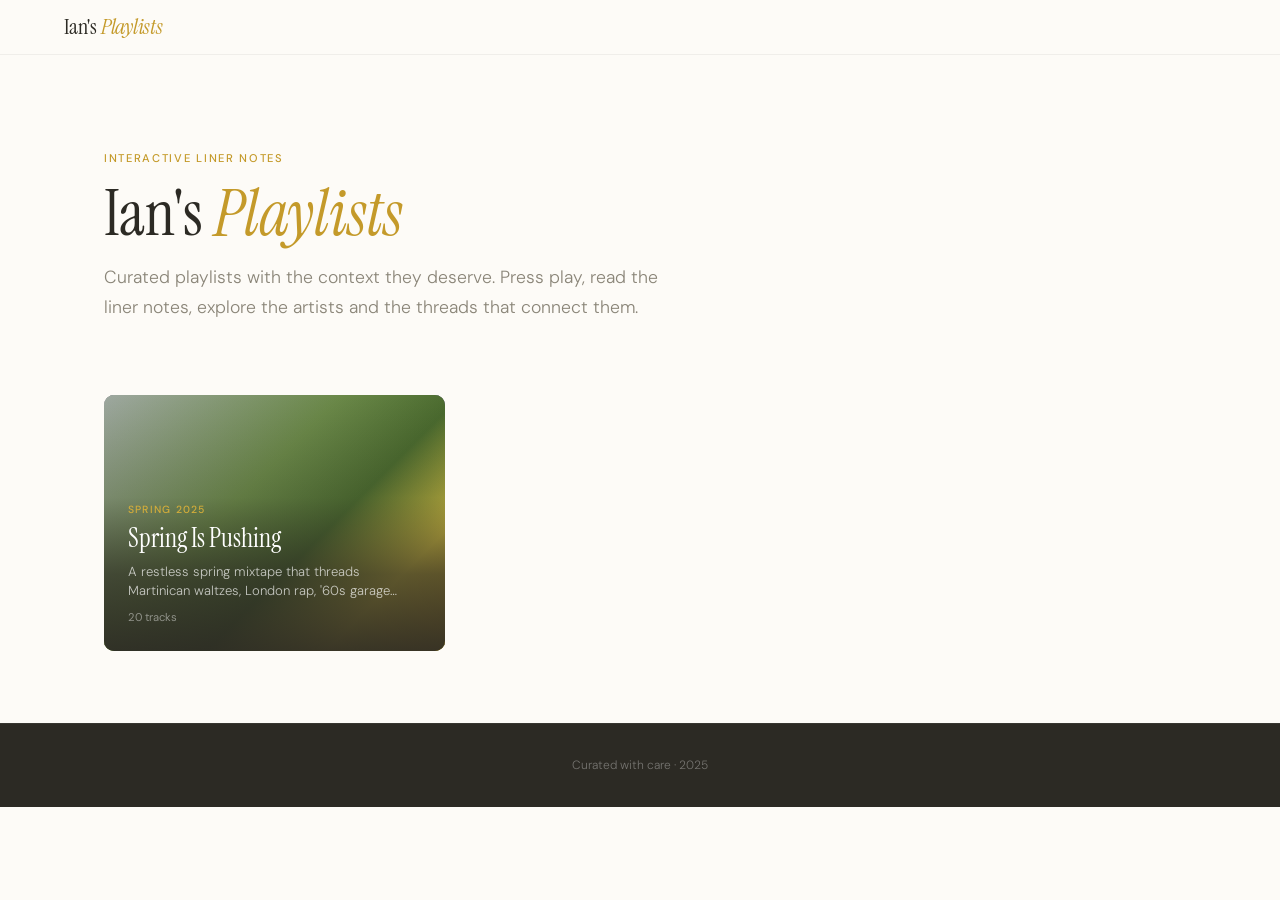
==== index.html @ d11f775e "Initial deploy: Ian's Playlists - Spring Is Pushing" ====
<!DOCTYPE html>
<html lang="en">
<head>
<meta charset="UTF-8">
<meta name="viewport" content="width=device-width, initial-scale=1.0">
<title>Ian's Playlists</title>
<link rel="preconnect" href="https://fonts.googleapis.com">
<link rel="preconnect" href="https://fonts.gstatic.com" crossorigin>
<link href="https://fonts.googleapis.com/css2?family=Instrument+Serif:ital@0;1&family=DM+Sans:ital,opsz,wght@0,9..40,300;0,9..40,400;0,9..40,500;1,9..40,300;1,9..40,400&display=swap" rel="stylesheet">
<style>
/* ═══════════════════════════════════════════════
   GLOBAL TOKENS
   ═══════════════════════════════════════════════ */
:root {
  --accent: #C49A2A;
  --accent-light: #D4AD3A;
  --accent-pale: #FBF7ED;
  --secondary: #7A8B5A;
  --secondary-light: #A0B47A;
  --secondary-dark: #4A5A30;
  --muted: #8A9AA8;
  --green: #5D7A3A;
  --green-light: #8CA862;
  --sand: #F2EDE4;
  --warm-white: #FDFBF7;
  --warm-gray: #8A8578;
  --dark: #2C2A24;
  --dark-warm: #3D3A30;
  --spotify: #1DB954;
  --spotify-hover: #1ED760;
  --radius: 10px;
  --ease: cubic-bezier(.4,0,.2,1);
}

* { margin: 0; padding: 0; box-sizing: border-box; }
html { scroll-behavior: smooth; }

body {
  font-family: 'DM Sans', -apple-system, BlinkMacSystemFont, sans-serif;
  color: var(--dark);
  background: var(--warm-white);
  line-height: 1.6;
  -webkit-font-smoothing: antialiased;
}

/* ═══════════════════════════════════════════════
   VIEW SWITCHING
   ═══════════════════════════════════════════════ */
.view { display: none; }
.view.active { display: block; }

/* Page transition */
.view.entering {
  animation: fadeSlideIn 0.35s var(--ease) forwards;
}
@keyframes fadeSlideIn {
  from { opacity: 0; transform: translateY(12px); }
  to   { opacity: 1; transform: translateY(0); }
}

/* ═══════════════════════════════════════════════
   SITE HEADER (shared)
   ═══════════════════════════════════════════════ */
.site-header {
  position: fixed;
  top: 0;
  left: 0;
  right: 0;
  z-index: 200;
  background: rgba(253, 251, 247, 0.92);
  backdrop-filter: blur(16px);
  border-bottom: 1px solid rgba(0,0,0,0.05);
  padding: 0 clamp(1.5rem, 5vw, 4rem);
  transition: transform 0.3s var(--ease);
}

.site-header.hidden { transform: translateY(-100%); }

.site-header-inner {
  max-width: 1200px;
  margin: 0 auto;
  height: 54px;
  display: flex;
  align-items: center;
  justify-content: space-between;
}

.site-logo {
  font-family: 'Instrument Serif', Georgia, serif;
  font-size: 1.35rem;
  font-weight: 400;
  color: var(--dark);
  text-decoration: none;
  cursor: pointer;
  letter-spacing: -0.01em;
}

.site-logo em {
  font-style: italic;
  color: var(--accent);
}

/* ═══════════════════════════════════════════════
   HOME VIEW
   ═══════════════════════════════════════════════ */
.home-hero {
  padding: calc(54px + clamp(4rem, 10vh, 7rem)) clamp(1.5rem, 5vw, 4rem) clamp(2rem, 5vh, 3rem);
  max-width: 1200px;
  margin: 0 auto;
}

.home-tag {
  display: inline-block;
  font-size: 0.7rem;
  font-weight: 500;
  letter-spacing: 0.15em;
  text-transform: uppercase;
  color: var(--accent);
  margin-bottom: 0.75rem;
}

.home-title {
  font-family: 'Instrument Serif', Georgia, serif;
  font-size: clamp(2.4rem, 6vw, 4rem);
  font-weight: 400;
  line-height: 1.05;
  color: var(--dark);
  margin-bottom: 1rem;
}

.home-title em {
  font-style: italic;
  color: var(--accent);
}

.home-subtitle {
  font-size: clamp(0.95rem, 2vw, 1.1rem);
  color: var(--warm-gray);
  max-width: 580px;
  line-height: 1.7;
  font-weight: 300;
}

/* ── Playlist Grid ── */
.playlists-section {
  padding: clamp(1rem, 3vh, 2rem) clamp(1.5rem, 5vw, 4rem) clamp(4rem, 8vh, 6rem);
  max-width: 1200px;
  margin: 0 auto;
}

.playlists-grid {
  display: grid;
  grid-template-columns: repeat(auto-fill, minmax(340px, 1fr));
  gap: 1.5rem;
}

.playlist-tile {
  position: relative;
  border-radius: var(--radius);
  overflow: hidden;
  cursor: pointer;
  aspect-ratio: 4/3;
  background: var(--dark);
  transition: transform 0.3s var(--ease), box-shadow 0.3s var(--ease);
}

.playlist-tile:hover {
  transform: translateY(-4px);
  box-shadow: 0 12px 40px rgba(0,0,0,0.15);
}

.playlist-tile-image {
  position: absolute;
  inset: 0;
}

.playlist-tile-image img {
  width: 100%;
  height: 100%;
  object-fit: cover;
  transition: transform 0.5s var(--ease);
}

.playlist-tile:hover .playlist-tile-image img {
  transform: scale(1.04);
}

.playlist-tile-image::after {
  content: '';
  position: absolute;
  inset: 0;
  background: linear-gradient(
    to bottom,
    rgba(44, 42, 36, 0) 0%,
    rgba(44, 42, 36, 0.15) 40%,
    rgba(44, 42, 36, 0.7) 70%,
    rgba(44, 42, 36, 0.92) 100%
  );
}

/* Fallback gradient for tile if img missing */
.playlist-tile-fallback {
  position: absolute;
  inset: 0;
  background: linear-gradient(
    135deg,
    #9EA8A0 0%, #6A8848 40%, #4A6A2E 60%, #D4C040 80%, #C49A2A 100%
  );
}

.playlist-tile-content {
  position: absolute;
  bottom: 0;
  left: 0;
  right: 0;
  padding: 1.5rem;
  z-index: 1;
}

.playlist-tile-month {
  font-size: 0.65rem;
  font-weight: 500;
  letter-spacing: 0.12em;
  text-transform: uppercase;
  color: var(--accent-light);
  margin-bottom: 0.35rem;
}

.playlist-tile-title {
  font-family: 'Instrument Serif', Georgia, serif;
  font-size: 1.6rem;
  font-weight: 400;
  color: #fff;
  line-height: 1.15;
  margin-bottom: 0.5rem;
}

.playlist-tile-desc {
  font-size: 0.82rem;
  color: rgba(255,255,255,0.7);
  font-weight: 300;
  line-height: 1.5;
  display: -webkit-box;
  -webkit-line-clamp: 2;
  -webkit-box-orient: vertical;
  overflow: hidden;
}

.playlist-tile-tracks {
  font-size: 0.7rem;
  color: rgba(255,255,255,0.45);
  font-weight: 400;
  margin-top: 0.5rem;
}

/* ═══════════════════════════════════════════════
   DETAIL VIEW
   ═══════════════════════════════════════════════ */

/* Back link */
.detail-back {
  position: absolute;
  top: calc(54px + 1.25rem);
  left: clamp(1.5rem, 5vw, 4rem);
  z-index: 10;
  display: inline-flex;
  align-items: center;
  gap: 0.35rem;
  font-size: 0.78rem;
  font-weight: 500;
  color: rgba(255,255,255,0.8);
  text-decoration: none;
  cursor: pointer;
  padding: 0.4rem 0.8rem;
  border-radius: 50px;
  background: rgba(0,0,0,0.2);
  backdrop-filter: blur(8px);
  border: 1px solid rgba(255,255,255,0.1);
  transition: all 0.2s ease;
}

.detail-back:hover {
  background: rgba(0,0,0,0.35);
  color: #fff;
}

.detail-back svg {
  width: 14px;
  height: 14px;
  stroke: currentColor;
  fill: none;
  stroke-width: 2;
}

/* Hero */
.hero {
  position: relative;
  min-height: 100vh;
  display: flex;
  flex-direction: column;
  justify-content: flex-end;
  overflow: hidden;
}

.hero-image {
  position: absolute;
  inset: 0;
  z-index: 0;
}

.hero-image img {
  width: 100%;
  height: 100%;
  object-fit: cover;
  object-position: center 40%;
}

/* Pastoral spring field — painterly fallback */
.hero-image-fallback {
  position: absolute;
  inset: 0;
  overflow: hidden;
  background: linear-gradient(
    180deg,
    #9EA8A0 0%, #B0B8B0 10%, #C0C4BE 20%,
    #8A9A6A 35%, #6A8848 45%, #5A7A3A 55%,
    #4A6A2E 65%, #5D7A3A 75%, #4A6830 90%, #3A5820 100%
  );
}

.hero-image-fallback::before {
  content: '';
  position: absolute;
  inset: 0;
  background:
    radial-gradient(circle 70px at 65% 72%, #D4C040 0%, #C4A830 40%, transparent 70%),
    radial-gradient(circle 50px at 78% 80%, #E0D050 0%, #C4A830 40%, transparent 65%),
    radial-gradient(circle 40px at 85% 68%, #D8C840 0%, #B8A020 45%, transparent 70%),
    radial-gradient(circle 55px at 72% 85%, #D4C040 0%, #B0A028 40%, transparent 65%),
    radial-gradient(circle 30px at 58% 78%, #E0D050 0%, #C4A830 45%, transparent 70%),
    radial-gradient(ellipse 200px 80px at 30% 75%, #5D8A3A 0%, #4A7828 50%, transparent 80%),
    radial-gradient(ellipse 180px 60px at 60% 80%, #6A9448 0%, #5A8438 50%, transparent 80%),
    radial-gradient(ellipse 150px 50px at 80% 78%, #5A8040 0%, #4A7030 50%, transparent 80%),
    radial-gradient(ellipse 120% 40% at 40% 8%, #B8BEB8 0%, transparent 70%),
    radial-gradient(ellipse 80% 25% at 70% 5%, #A8B0A8 0%, transparent 60%);
}

.hero-image-fallback::after {
  content: '';
  position: absolute;
  inset: 0;
  background:
    radial-gradient(ellipse 180% 22% at 50% 32%, #7A8A6A 0%, #8A9878 30%, transparent 70%),
    radial-gradient(ellipse 15% 30% at 75% 28%, rgba(90, 80, 60, 0.3) 0%, transparent 70%),
    radial-gradient(ellipse 12% 25% at 25% 32%, rgba(80, 70, 55, 0.25) 0%, transparent 65%),
    radial-gradient(ellipse 5% 20% at 88% 55%, rgba(120, 60, 30, 0.2) 0%, transparent 70%);
}

.hero-image::after {
  content: '';
  position: absolute;
  inset: 0;
  background: linear-gradient(
    to bottom,
    rgba(42, 36, 32, 0) 0%,
    rgba(42, 36, 32, 0.05) 30%,
    rgba(42, 36, 32, 0.35) 55%,
    rgba(42, 36, 32, 0.75) 75%,
    rgba(42, 36, 32, 0.92) 100%
  );
}

.hero-content {
  position: relative;
  z-index: 1;
  padding: 0 clamp(1.5rem, 5vw, 4rem) clamp(2rem, 5vh, 4rem);
  max-width: 900px;
}

.hero-tag {
  display: inline-block;
  font-size: 0.7rem;
  font-weight: 500;
  letter-spacing: 0.15em;
  text-transform: uppercase;
  color: var(--accent-light);
  margin-bottom: 0.75rem;
}

.hero-title {
  font-family: 'Instrument Serif', Georgia, serif;
  font-size: clamp(2.8rem, 8vw, 5.5rem);
  line-height: 1.0;
  color: #fff;
  font-weight: 400;
  margin-bottom: 1rem;
}

.hero-title em {
  font-style: italic;
  color: var(--accent-light);
}

.hero-subtitle {
  font-size: clamp(0.95rem, 2vw, 1.15rem);
  color: rgba(255,255,255,0.8);
  max-width: 620px;
  line-height: 1.65;
  margin-bottom: 1.5rem;
  font-weight: 300;
}

.hero-actions {
  display: flex;
  gap: 0.75rem;
  flex-wrap: wrap;
  align-items: center;
}

.btn-play {
  display: inline-flex;
  align-items: center;
  gap: 0.5rem;
  background: var(--spotify);
  color: #fff;
  text-decoration: none;
  padding: 0.75rem 1.5rem;
  border-radius: 50px;
  font-size: 0.85rem;
  font-weight: 500;
  letter-spacing: 0.02em;
  transition: all 0.2s ease;
}

.btn-play:hover {
  background: var(--spotify-hover);
  transform: translateY(-1px);
  box-shadow: 0 4px 20px rgba(29,185,84,0.35);
}

.btn-play svg { width: 18px; height: 18px; fill: currentColor; }

.btn-share {
  display: inline-flex;
  align-items: center;
  gap: 0.4rem;
  background: rgba(255,255,255,0.12);
  backdrop-filter: blur(10px);
  color: rgba(255,255,255,0.9);
  text-decoration: none;
  padding: 0.75rem 1.25rem;
  border-radius: 50px;
  font-size: 0.85rem;
  font-weight: 400;
  border: 1px solid rgba(255,255,255,0.15);
  cursor: pointer;
  transition: all 0.2s ease;
}

.btn-share:hover { background: rgba(255,255,255,0.2); }
.btn-share svg { width: 15px; height: 15px; stroke: currentColor; fill: none; stroke-width: 2; }

/* Sticky nav (detail) */
.sticky-nav {
  position: sticky;
  top: 0;
  z-index: 100;
  background: rgba(253, 251, 247, 0.92);
  backdrop-filter: blur(16px);
  border-bottom: 1px solid rgba(0,0,0,0.06);
  padding: 0 clamp(1.5rem, 5vw, 4rem);
}

.sticky-nav-inner {
  display: flex;
  align-items: center;
  gap: 2rem;
  max-width: 1100px;
  margin: 0 auto;
  height: 52px;
  overflow-x: auto;
  scrollbar-width: none;
}

.sticky-nav-inner::-webkit-scrollbar { display: none; }

.sticky-nav a {
  font-size: 0.78rem;
  font-weight: 500;
  letter-spacing: 0.06em;
  text-transform: uppercase;
  color: var(--warm-gray);
  text-decoration: none;
  white-space: nowrap;
  transition: color 0.15s;
  padding: 0.2rem 0;
  border-bottom: 1.5px solid transparent;
}

.sticky-nav a:hover,
.sticky-nav a.active {
  color: var(--dark);
  border-bottom-color: var(--accent);
}

.sticky-nav .nav-play {
  margin-left: auto;
  display: inline-flex;
  align-items: center;
  gap: 0.35rem;
  background: var(--spotify);
  color: #fff;
  padding: 0.4rem 1rem;
  border-radius: 50px;
  font-size: 0.75rem;
  font-weight: 500;
  letter-spacing: 0.04em;
  text-transform: none;
  border-bottom: none;
  transition: background 0.15s;
}

.sticky-nav .nav-play:hover {
  background: var(--spotify-hover);
  color: #fff;
  border-bottom-color: transparent;
}

.sticky-nav .nav-play svg { width: 13px; height: 13px; fill: currentColor; }

/* ─── SECTIONS ─── */
.section {
  padding: clamp(3rem, 8vh, 5rem) clamp(1.5rem, 5vw, 4rem);
}

.section-inner {
  max-width: 1100px;
  margin: 0 auto;
}

.section-label {
  font-size: 0.7rem;
  font-weight: 500;
  letter-spacing: 0.15em;
  text-transform: uppercase;
  color: var(--accent);
  margin-bottom: 0.75rem;
}

.section-heading {
  font-family: 'Instrument Serif', Georgia, serif;
  font-size: clamp(1.8rem, 4vw, 2.6rem);
  font-weight: 400;
  line-height: 1.15;
  margin-bottom: 1.5rem;
  color: var(--dark);
}

/* Liner Notes */
.bg-sand { background: var(--sand); }

.liner-text {
  font-size: clamp(1rem, 2vw, 1.15rem);
  line-height: 1.8;
  color: var(--dark-warm);
  max-width: 680px;
  font-weight: 300;
}
.liner-text strong { font-weight: 500; color: var(--dark); }

/* Tracklist */
.tracklist { list-style: none; }

.track-item {
  display: grid;
  grid-template-columns: 2.5rem 1fr auto;
  align-items: center;
  gap: 0.75rem;
  padding: 0.85rem 0;
  border-bottom: 1px solid rgba(0,0,0,0.05);
  transition: background 0.15s;
}

.track-item:hover {
  background: var(--accent-pale);
  margin: 0 -1rem;
  padding-left: 1rem;
  padding-right: 1rem;
  border-radius: 6px;
}

.track-num {
  font-size: 0.8rem;
  color: var(--warm-gray);
  text-align: right;
  font-variant-numeric: tabular-nums;
}

.track-info { min-width: 0; }

.track-title {
  font-weight: 500;
  font-size: 0.95rem;
  color: var(--dark);
  white-space: nowrap;
  overflow: hidden;
  text-overflow: ellipsis;
}

.track-artist {
  font-size: 0.82rem;
  color: var(--warm-gray);
  white-space: nowrap;
  overflow: hidden;
  text-overflow: ellipsis;
}

.track-artist span { color: var(--secondary); font-weight: 400; }

.track-link {
  display: inline-flex;
  align-items: center;
  justify-content: center;
  width: 32px;
  height: 32px;
  border-radius: 50%;
  background: transparent;
  transition: all 0.15s;
  text-decoration: none;
  flex-shrink: 0;
}

.track-link:hover { background: var(--spotify); }
.track-link svg { width: 16px; height: 16px; fill: var(--spotify); transition: fill 0.15s; }
.track-link:hover svg { fill: #fff; }

/* Artists Grid */
.artists-grid {
  display: grid;
  grid-template-columns: repeat(auto-fill, minmax(320px, 1fr));
  gap: 1.25rem;
}

.artist-card {
  background: #fff;
  border: 1px solid rgba(0,0,0,0.06);
  border-radius: var(--radius);
  padding: 1.35rem;
  transition: all 0.2s ease;
}

.artist-card:hover {
  border-color: var(--accent-light);
  box-shadow: 0 2px 16px rgba(196, 154, 42, 0.1);
}

.artist-card-header {
  display: flex;
  justify-content: space-between;
  align-items: flex-start;
  margin-bottom: 0.6rem;
}

.artist-name {
  font-family: 'Instrument Serif', Georgia, serif;
  font-size: 1.25rem;
  font-weight: 400;
  color: var(--dark);
}

.artist-genre {
  font-size: 0.68rem;
  font-weight: 500;
  letter-spacing: 0.06em;
  text-transform: uppercase;
  color: var(--secondary);
  background: rgba(122, 139, 90, 0.1);
  padding: 0.2rem 0.55rem;
  border-radius: 3px;
  white-space: nowrap;
  max-width: 180px;
  overflow: hidden;
  text-overflow: ellipsis;
}

.artist-desc {
  font-size: 0.85rem;
  line-height: 1.6;
  color: var(--warm-gray);
  margin-bottom: 0.85rem;
  font-weight: 300;
  display: -webkit-box;
  -webkit-line-clamp: 3;
  -webkit-box-orient: vertical;
  overflow: hidden;
}

.artist-card.expanded .artist-desc { -webkit-line-clamp: unset; }

.artist-expand {
  background: none;
  border: none;
  color: var(--accent);
  font-size: 0.78rem;
  font-weight: 500;
  cursor: pointer;
  padding: 0;
  margin-bottom: 0.5rem;
}
.artist-expand:hover { color: var(--secondary-dark); }

.artist-meta {
  display: flex;
  flex-wrap: wrap;
  gap: 0.35rem;
  margin-bottom: 0.65rem;
}

.artist-meta-label {
  font-size: 0.68rem;
  font-weight: 500;
  letter-spacing: 0.05em;
  text-transform: uppercase;
  color: var(--dark);
  width: 100%;
  margin-top: 0.3rem;
}
.artist-meta-label:first-child { margin-top: 0; }

.artist-tag {
  font-size: 0.72rem;
  color: var(--dark-warm);
  background: var(--sand);
  padding: 0.15rem 0.45rem;
  border-radius: 3px;
  font-weight: 400;
}

.artist-links {
  display: flex;
  gap: 0.5rem;
  margin-top: 0.85rem;
  padding-top: 0.65rem;
  border-top: 1px solid rgba(0,0,0,0.05);
}

.artist-links a {
  font-size: 0.75rem;
  color: var(--accent);
  text-decoration: none;
  font-weight: 500;
  transition: color 0.15s;
}
.artist-links a:hover { color: var(--secondary-dark); }

/* Connections */
.bg-dark { background: var(--dark); color: #fff; }
.bg-dark .section-label { color: var(--accent-light); }
.bg-dark .section-heading { color: #fff; }

.connections-note {
  font-size: 0.9rem;
  color: rgba(255,255,255,0.6);
  max-width: 600px;
  line-height: 1.65;
  margin-bottom: 2rem;
  font-weight: 300;
}

.connection-threads { display: grid; gap: 1.25rem; }

.thread {
  background: rgba(255,255,255,0.04);
  border: 1px solid rgba(255,255,255,0.08);
  border-radius: 8px;
  padding: 1.25rem;
}

.thread-label {
  font-size: 0.68rem;
  font-weight: 500;
  letter-spacing: 0.1em;
  text-transform: uppercase;
  color: var(--accent-light);
  margin-bottom: 0.5rem;
}

.thread-text {
  font-size: 0.9rem;
  line-height: 1.65;
  color: rgba(255,255,255,0.75);
  font-weight: 300;
}

.thread-artists {
  display: flex;
  flex-wrap: wrap;
  gap: 0.35rem;
  margin-top: 0.6rem;
}

.thread-artists span {
  font-size: 0.72rem;
  background: rgba(255,255,255,0.08);
  color: rgba(255,255,255,0.7);
  padding: 0.18rem 0.5rem;
  border-radius: 3px;
}

/* Footer */
.footer {
  background: var(--dark);
  border-top: 1px solid rgba(255,255,255,0.06);
  padding: 2rem clamp(1.5rem, 5vw, 4rem);
  text-align: center;
}

.footer-inner {
  max-width: 1100px;
  margin: 0 auto;
  display: flex;
  flex-direction: column;
  align-items: center;
  gap: 1rem;
}

.footer-play {
  display: inline-flex;
  align-items: center;
  gap: 0.5rem;
  background: var(--spotify);
  color: #fff;
  text-decoration: none;
  padding: 0.85rem 2rem;
  border-radius: 50px;
  font-size: 0.9rem;
  font-weight: 500;
  transition: all 0.2s ease;
}
.footer-play:hover { background: var(--spotify-hover); transform: translateY(-1px); }
.footer-play svg { width: 18px; height: 18px; fill: currentColor; }

.footer-note {
  font-size: 0.75rem;
  color: rgba(255,255,255,0.35);
  font-weight: 300;
}

/* Responsive */
@media (max-width: 640px) {
  .artists-grid { grid-template-columns: 1fr; }
  .track-item { grid-template-columns: 2rem 1fr auto; gap: 0.5rem; }
  .sticky-nav-inner { gap: 1.25rem; }
  .artist-genre { display: none; }
  .playlists-grid { grid-template-columns: 1fr; }
  .playlist-tile { aspect-ratio: 16/10; }
}

/* Animations */
.fade-up {
  opacity: 0;
  transform: translateY(16px);
  transition: opacity 0.5s ease, transform 0.5s ease;
}
.fade-up.visible { opacity: 1; transform: translateY(0); }
</style>
</head>
<body>

<!-- ════════════════════════════════════════════
     SITE HEADER
     ════════════════════════════════════════════ -->
<header class="site-header" id="site-header">
  <div class="site-header-inner">
    <a class="site-logo" onclick="navigateTo('home')">Ian's <em>Playlists</em></a>
  </div>
</header>

<!-- ════════════════════════════════════════════
     HOME VIEW
     ════════════════════════════════════════════ -->
<div class="view active" id="view-home">

  <div class="home-hero">
    <span class="home-tag">Interactive Liner Notes</span>
    <h1 class="home-title">Ian's <em>Playlists</em></h1>
    <p class="home-subtitle">Curated playlists with the context they deserve. Press play, read the liner notes, explore the artists and the threads that connect them.</p>
  </div>

  <div class="playlists-section">
    <div class="playlists-grid">

      <!-- ── Spring Is Pushing Tile ── -->
      <div class="playlist-tile" onclick="navigateTo('spring-is-pushing')">
        <div class="playlist-tile-image">
          <div class="playlist-tile-fallback"></div>
          <img src="[data-uri]" alt="Spring Is Pushing cover" onerror="this.style.display='none'">
        </div>
        <div class="playlist-tile-content">
          <div class="playlist-tile-month">Spring 2025</div>
          <div class="playlist-tile-title">Spring Is Pushing</div>
          <div class="playlist-tile-desc">A restless spring mixtape that threads Martinican waltzes, London rap, '60s garage rock, Houston trap, folk-country storytelling, and indie heartbreak into one unpredictable, emotionally generous arc.</div>
          <div class="playlist-tile-tracks">20 tracks</div>
        </div>
      </div>

      <!-- Future playlists go here as additional .playlist-tile divs -->

    </div>
  </div>

  <footer class="footer">
    <div class="footer-inner">
      <p class="footer-note">Curated with care &middot; 2025</p>
    </div>
  </footer>

</div>

<!-- ════════════════════════════════════════════
     DETAIL VIEW: SPRING IS PUSHING
     ════════════════════════════════════════════ -->
<div class="view" id="view-spring-is-pushing">

  <!-- Hero -->
  <section class="hero" id="sip-top">
    <a class="detail-back" onclick="navigateTo('home')">
      <svg viewBox="0 0 24 24"><polyline points="15 18 9 12 15 6"/></svg>
      All Playlists
    </a>
    <div class="hero-image">
      <div class="hero-image-fallback"></div>
      <img src="[data-uri]" alt="A musician playing resonator guitar in a green spring field with yellow wildflowers and rolling hills" onerror="this.style.display='none'">
    </div>
    <div class="hero-content">
      <span class="hero-tag">Playlist &middot; 20 Tracks &middot; Spring 2025</span>
      <h1 class="hero-title">Spring Is <em>Pushing</em></h1>
      <p class="hero-subtitle">A restless spring mixtape that threads Martinican waltzes, London rap, '60s garage rock, Houston trap, folk-country storytelling, and indie heartbreak into one unpredictable, emotionally generous arc.</p>
      <div class="hero-actions">
        <a class="btn-play" href="https://open.spotify.com/playlist/5CGwVXhF0WrxTfCpFSjQsU?si=450efc67770b475d" target="_blank" rel="noopener">
          <svg viewBox="0 0 24 24"><path d="M8 5v14l11-7z"/></svg>
          Play on Spotify
        </a>
        <button class="btn-share" onclick="sharePlaylist('https://open.spotify.com/playlist/5CGwVXhF0WrxTfCpFSjQsU?si=450efc67770b475d', 'Spring Is Pushing')">
          <svg viewBox="0 0 24 24"><path d="M4 12v8a2 2 0 0 0 2 2h12a2 2 0 0 0 2-2v-8"/><polyline points="16 6 12 2 8 6"/><line x1="12" y1="2" x2="12" y2="15"/></svg>
          Share
        </button>
      </div>
    </div>
  </section>

  <!-- Sticky Nav -->
  <nav class="sticky-nav">
    <div class="sticky-nav-inner">
      <a href="#sip-liner-notes" onclick="smoothScroll(event, 'sip-liner-notes')">Liner Notes</a>
      <a href="#sip-tracklist" onclick="smoothScroll(event, 'sip-tracklist')">Tracklist</a>
      <a href="#sip-artists" onclick="smoothScroll(event, 'sip-artists')">Artists</a>
      <a href="#sip-connections" onclick="smoothScroll(event, 'sip-connections')">Connections</a>
      <a class="nav-play" href="https://open.spotify.com/playlist/5CGwVXhF0WrxTfCpFSjQsU?si=450efc67770b475d" target="_blank" rel="noopener">
        <svg viewBox="0 0 24 24"><path d="M8 5v14l11-7z"/></svg>
        Play
      </a>
    </div>
  </nav>

  <!-- Liner Notes -->
  <section class="section bg-sand" id="sip-liner-notes">
    <div class="section-inner fade-up">
      <span class="section-label">Liner Notes</span>
      <h2 class="section-heading">Doors opening one<br>after another</h2>
      <div class="liner-text">
        <p><strong>"Spring Is Pushing"</strong> is an omnivorous, deeply personal mixtape that moves like a conversation between decades, continents, and moods. It opens with the swaying Creole waltz of Loulou Boislaville's Martinican carnival music and closes with Miriam Makeba's jubilant "Pata Pata," bookending the playlist with diasporic joy.</p>
        <br>
        <p>In between, the collection ricochets from Kim Deal's sun-bleached indie rock coast to Little Simz's hard-hitting London grime, from the proto-punk swagger of The Troggs and Jonathan Fire*Eater to the slow-burning heartbreak of Lucy Dacus and Sharon Van Etten. Monaleo's Houston trap sits comfortably alongside Bob Dylan's 1974 folk-rock weariness and General Public's ska-kissed new wave.</p>
        <br>
        <p>Pedro The Lion's slowcore introspection gives way to Jonathan Richman's disarming live monologue, while Blondshell and Bully rage through '90s-flavored grunge with confessional urgency. The playlist's emotional center lives in its singer-songwriters&mdash;John Prine's tender Americana, Jenny Lewis's self-examining indie pop, Cass McCombs's cryptic baroque folk, and Walter Martin's wry storytelling.</p>
        <br>
        <p>The sequencing feels like spring itself&mdash;unpredictable, restless, warming in waves&mdash;with each track pushing open a different door.</p>
      </div>
    </div>
  </section>

  <!-- Tracklist -->
  <section class="section" id="sip-tracklist">
    <div class="section-inner fade-up">
      <span class="section-label">Tracklist</span>
      <h2 class="section-heading">20 Tracks</h2>
      <ol class="tracklist">
        <li class="track-item" id="sip-track-1">
          <span class="track-num">1</span>
          <div class="track-info">
            <div class="track-title">Adieu foulards (Valse lente) / Pot porri carnaval</div>
            <div class="track-artist">Louis Boislaville &middot; <span>Groupe folklorique martiniquais</span></div>
          </div>
          <a class="track-link" href="https://open.spotify.com/track/7IKn2ZuqW0wmFn8KyLUrBx" target="_blank" rel="noopener" title="Play on Spotify"><svg viewBox="0 0 24 24"><path d="M8 5v14l11-7z"/></svg></a>
        </li>
        <li class="track-item" id="sip-track-2">
          <span class="track-num">2</span>
          <div class="track-info">
            <div class="track-title">Coast</div>
            <div class="track-artist">Kim Deal &middot; <span>Nobody Loves You More</span></div>
          </div>
          <a class="track-link" href="https://open.spotify.com/track/5HcqA94dsCm51VgOjIkpxg" target="_blank" rel="noopener" title="Play on Spotify"><svg viewBox="0 0 24 24"><path d="M8 5v14l11-7z"/></svg></a>
        </li>
        <li class="track-item" id="sip-track-3">
          <span class="track-num">3</span>
          <div class="track-info">
            <div class="track-title">Gorilla</div>
            <div class="track-artist">Little Simz &middot; <span>NO THANK YOU</span></div>
          </div>
          <a class="track-link" href="https://open.spotify.com/track/0pJO1tc1GpnxFyQp6Zp82r" target="_blank" rel="noopener" title="Play on Spotify"><svg viewBox="0 0 24 24"><path d="M8 5v14l11-7z"/></svg></a>
        </li>
        <li class="track-item" id="sip-track-4">
          <span class="track-num">4</span>
          <div class="track-info">
            <div class="track-title">Make It Precious</div>
            <div class="track-artist">Jonathan Fire Eater &middot; <span>Tremble Under Boom Lights</span></div>
          </div>
          <a class="track-link" href="https://open.spotify.com/track/36bnJ4YcywrskXe2eUdUok" target="_blank" rel="noopener" title="Play on Spotify"><svg viewBox="0 0 24 24"><path d="M8 5v14l11-7z"/></svg></a>
        </li>
        <li class="track-item" id="sip-track-5">
          <span class="track-num">5</span>
          <div class="track-info">
            <div class="track-title">Night Shift</div>
            <div class="track-artist">Lucy Dacus &middot; <span>Historian</span></div>
          </div>
          <a class="track-link" href="https://open.spotify.com/track/1yYlpGuBiRRf33e1gY61bN" target="_blank" rel="noopener" title="Play on Spotify"><svg viewBox="0 0 24 24"><path d="M8 5v14l11-7z"/></svg></a>
        </li>
        <li class="track-item" id="sip-track-6">
          <span class="track-num">6</span>
          <div class="track-info">
            <div class="track-title">Trouble</div>
            <div class="track-artist">Sharon Van Etten &middot; <span>Sharon Van Etten & The Attachment Theory</span></div>
          </div>
          <a class="track-link" href="https://open.spotify.com/track/56nsBD9bmnuW7V5wHlyVCx" target="_blank" rel="noopener" title="Play on Spotify"><svg viewBox="0 0 24 24"><path d="M8 5v14l11-7z"/></svg></a>
        </li>
        <li class="track-item" id="sip-track-7">
          <span class="track-num">7</span>
          <div class="track-info">
            <div class="track-title">Don Who Leo</div>
            <div class="track-artist">Monaleo &middot; <span>Throwing Bows</span></div>
          </div>
          <a class="track-link" href="https://open.spotify.com/track/2ipvYccnn0LlhDGxjqXIhF" target="_blank" rel="noopener" title="Play on Spotify"><svg viewBox="0 0 24 24"><path d="M8 5v14l11-7z"/></svg></a>
        </li>
        <li class="track-item" id="sip-track-8">
          <span class="track-num">8</span>
          <div class="track-info">
            <div class="track-title">Modesto</div>
            <div class="track-artist">Pedro The Lion &middot; <span>Modesto</span></div>
          </div>
          <a class="track-link" href="https://open.spotify.com/track/5Rr8DCSUci9F6Yx6nL6PQU" target="_blank" rel="noopener" title="Play on Spotify"><svg viewBox="0 0 24 24"><path d="M8 5v14l11-7z"/></svg></a>
        </li>
        <li class="track-item" id="sip-track-9">
          <span class="track-num">9</span>
          <div class="track-info">
            <div class="track-title">With A Girl Like You</div>
            <div class="track-artist">The Troggs &middot; <span>From Nowhere</span></div>
          </div>
          <a class="track-link" href="https://open.spotify.com/track/3VGBUfN2EOVHJ4Y92yIh2f" target="_blank" rel="noopener" title="Play on Spotify"><svg viewBox="0 0 24 24"><path d="M8 5v14l11-7z"/></svg></a>
        </li>
        <li class="track-item" id="sip-track-10">
          <span class="track-num">10</span>
          <div class="track-info">
            <div class="track-title">Going, Going, Gone</div>
            <div class="track-artist">Bob Dylan &middot; <span>Planet Waves</span></div>
          </div>
          <a class="track-link" href="https://open.spotify.com/track/5jZLCVKppwm7dGxvb68fTW" target="_blank" rel="noopener" title="Play on Spotify"><svg viewBox="0 0 24 24"><path d="M8 5v14l11-7z"/></svg></a>
        </li>
        <li class="track-item" id="sip-track-11">
          <span class="track-num">11</span>
          <div class="track-info">
            <div class="track-title">Point and Kill</div>
            <div class="track-artist">Little Simz & Obongjayar &middot; <span>Sometimes I Might Be Introvert</span></div>
          </div>
          <a class="track-link" href="https://open.spotify.com/track/52y4KhkcAbYcogFg2u7UVP" target="_blank" rel="noopener" title="Play on Spotify"><svg viewBox="0 0 24 24"><path d="M8 5v14l11-7z"/></svg></a>
        </li>
        <li class="track-item" id="sip-track-12">
          <span class="track-num">12</span>
          <div class="track-info">
            <div class="track-title">Docket (feat. Bully)</div>
            <div class="track-artist">Blondshell & Bully &middot; <span>Single</span></div>
          </div>
          <a class="track-link" href="https://open.spotify.com/track/64Js3amhV3Pa7ho3Io1PM1" target="_blank" rel="noopener" title="Play on Spotify"><svg viewBox="0 0 24 24"><path d="M8 5v14l11-7z"/></svg></a>
        </li>
        <li class="track-item" id="sip-track-13">
          <span class="track-num">13</span>
          <div class="track-info">
            <div class="track-title">Monologue About Bermuda (Live)</div>
            <div class="track-artist">Jonathan Richman &middot; <span>Having A Party With Jonathan Richman</span></div>
          </div>
          <a class="track-link" href="https://open.spotify.com/track/6thPtkUfJsryOIQAu1KkXY" target="_blank" rel="noopener" title="Play on Spotify"><svg viewBox="0 0 24 24"><path d="M8 5v14l11-7z"/></svg></a>
        </li>
        <li class="track-item" id="sip-track-14">
          <span class="track-num">14</span>
          <div class="track-info">
            <div class="track-title">How Could I</div>
            <div class="track-artist">Thao & The Get Down Stay Down &middot; <span>Temple (Deluxe)</span></div>
          </div>
          <a class="track-link" href="https://open.spotify.com/track/4XhHFEo15zqURtsXGFogD2" target="_blank" rel="noopener" title="Play on Spotify"><svg viewBox="0 0 24 24"><path d="M8 5v14l11-7z"/></svg></a>
        </li>
        <li class="track-item" id="sip-track-15">
          <span class="track-num">15</span>
          <div class="track-info">
            <div class="track-title">There Can Be Only One</div>
            <div class="track-artist">Cass McCombs &middot; <span>Big Wheel and Others</span></div>
          </div>
          <a class="track-link" href="https://open.spotify.com/track/4YNGgPmj7nkrCKQpaGRxav" target="_blank" rel="noopener" title="Play on Spotify"><svg viewBox="0 0 24 24"><path d="M8 5v14l11-7z"/></svg></a>
        </li>
        <li class="track-item" id="sip-track-16">
          <span class="track-num">16</span>
          <div class="track-info">
            <div class="track-title">Tenderness</div>
            <div class="track-artist">General Public &middot; <span>All The Rage</span></div>
          </div>
          <a class="track-link" href="https://open.spotify.com/track/5QmlONZ64QfkqfbGo0Wfxn" target="_blank" rel="noopener" title="Play on Spotify"><svg viewBox="0 0 24 24"><path d="M8 5v14l11-7z"/></svg></a>
        </li>
        <li class="track-item" id="sip-track-17">
          <span class="track-num">17</span>
          <div class="track-info">
            <div class="track-title">Clay Pigeons</div>
            <div class="track-artist">John Prine &middot; <span>Fair and Square</span></div>
          </div>
          <a class="track-link" href="https://open.spotify.com/track/5UDoMj8EIEXrQ4N0UR0nos" target="_blank" rel="noopener" title="Play on Spotify"><svg viewBox="0 0 24 24"><path d="M8 5v14l11-7z"/></svg></a>
        </li>
        <li class="track-item" id="sip-track-18">
          <span class="track-num">18</span>
          <div class="track-info">
            <div class="track-title">Just One of the Guys</div>
            <div class="track-artist">Jenny Lewis &middot; <span>The Voyager</span></div>
          </div>
          <a class="track-link" href="https://open.spotify.com/track/5YdrHBh16li6d7U5mdTwUb" target="_blank" rel="noopener" title="Play on Spotify"><svg viewBox="0 0 24 24"><path d="M8 5v14l11-7z"/></svg></a>
        </li>
        <li class="track-item" id="sip-track-19">
          <span class="track-num">19</span>
          <div class="track-info">
            <div class="track-title">I Went Alone on a Solo Australian Tour</div>
            <div class="track-artist">Walter Martin &middot; <span>Reminisce Bar & Grill</span></div>
          </div>
          <a class="track-link" href="https://open.spotify.com/track/22pizvwBOt30VPSlLyvHFd" target="_blank" rel="noopener" title="Play on Spotify"><svg viewBox="0 0 24 24"><path d="M8 5v14l11-7z"/></svg></a>
        </li>
        <li class="track-item" id="sip-track-20">
          <span class="track-num">20</span>
          <div class="track-info">
            <div class="track-title">Pata Pata (Stereo Version)</div>
            <div class="track-artist">Miriam Makeba &middot; <span>Pata Pata</span></div>
          </div>
          <a class="track-link" href="https://open.spotify.com/track/1BLXxFPDL2BT37nHKD7KrA" target="_blank" rel="noopener" title="Play on Spotify"><svg viewBox="0 0 24 24"><path d="M8 5v14l11-7z"/></svg></a>
        </li>
      </ol>
    </div>
  </section>

  <!-- Artists -->
  <section class="section bg-sand" id="sip-artists">
    <div class="section-inner fade-up">
      <span class="section-label">The Artists</span>
      <h2 class="section-heading">Who's on the mixtape</h2>
      <div class="artists-grid">

        <div class="artist-card">
          <div class="artist-card-header">
            <div class="artist-name">Louis Boislaville</div>
            <div class="artist-genre">Martinican Folklore</div>
          </div>
          <p class="artist-desc">Louis-Lucien "Loulou" Boislaville (1919&ndash;2001) was a Martinican singer, actor, and artistic director who devoted his life to promoting Creole tradition and folklore. He founded the Groupe Folklorique Martiniquais in 1946 and later directed the Grand Ballet of Martinique, becoming a key figure in preserving the music and dance legacy of the French West Indies.</p>
          <button class="artist-expand" onclick="toggleExpand(this)">Read more</button>
          <div class="artist-meta">
            <span class="artist-meta-label">Influences</span>
            <span class="artist-tag">Alexandre Stellio</span>
            <span class="artist-tag">Creole rhythms</span>
            <span class="artist-tag">Biguine pioneers</span>
            <span class="artist-meta-label">Similar Artists</span>
            <span class="artist-tag">Malavoi</span>
            <span class="artist-tag">Kali</span>
            <span class="artist-tag">Ernest L&eacute;ard&eacute;</span>
            <span class="artist-tag">Mario Canonge</span>
          </div>
          <div class="artist-links">
            <a href="https://www.last.fm/music/Louis+Boislaville" target="_blank" rel="noopener">Last.fm &rarr;</a>
          </div>
        </div>

        <div class="artist-card">
          <div class="artist-card-header">
            <div class="artist-name">Kim Deal</div>
            <div class="artist-genre">Indie Rock / Lo-fi</div>
          </div>
          <p class="artist-desc">Kim Deal is an American musician who served as bassist and co-vocalist of the Pixies (1986&ndash;2013) and is the frontwoman of The Breeders. She released her debut solo album "Nobody Loves You More" in November 2024 through 4AD Records. Known for her distinctive deadpan vocals and raw melodic bass playing.</p>
          <button class="artist-expand" onclick="toggleExpand(this)">Read more</button>
          <div class="artist-meta">
            <span class="artist-meta-label">Influences</span>
            <span class="artist-tag">AC/DC</span>
            <span class="artist-tag">Siouxsie and the Banshees</span>
            <span class="artist-tag">H&uuml;sker D&uuml;</span>
            <span class="artist-meta-label">Similar Artists</span>
            <span class="artist-tag">The Breeders</span>
            <span class="artist-tag">Throwing Muses</span>
            <span class="artist-tag">Liz Phair</span>
            <span class="artist-tag">Sleater-Kinney</span>
          </div>
          <div class="artist-links">
            <a href="https://www.last.fm/music/Kim+Deal" target="_blank" rel="noopener">Last.fm &rarr;</a>
          </div>
        </div>

        <div class="artist-card">
          <div class="artist-card-header">
            <div class="artist-name">Little Simz</div>
            <div class="artist-genre">UK Hip-Hop</div>
          </div>
          <p class="artist-desc">Little Simz (Simbiatu Abiola Ajikawo) is a British rapper, singer, and actress from North London who gained critical acclaim with "Grey Area" (2019) and Mercury Prize-winning "Sometimes I Might Be Introvert" (2021). Her music fuses conscious hip-hop with jazz, Afrobeat, and grime influences.</p>
          <button class="artist-expand" onclick="toggleExpand(this)">Read more</button>
          <div class="artist-meta">
            <span class="artist-meta-label">Influences</span>
            <span class="artist-tag">Nas</span>
            <span class="artist-tag">Lauryn Hill</span>
            <span class="artist-tag">Fela Kuti</span>
            <span class="artist-tag">Nina Simone</span>
            <span class="artist-meta-label">Similar Artists</span>
            <span class="artist-tag">Loyle Carner</span>
            <span class="artist-tag">Rapsody</span>
            <span class="artist-tag">Saba</span>
            <span class="artist-tag">Vince Staples</span>
          </div>
          <div class="artist-links">
            <a href="https://www.last.fm/music/Little+Simz" target="_blank" rel="noopener">Last.fm &rarr;</a>
          </div>
        </div>

        <div class="artist-card">
          <div class="artist-card-header">
            <div class="artist-name">Jonathan Fire*Eater</div>
            <div class="artist-genre">NYC Post-Punk</div>
          </div>
          <p class="artist-desc">Widely credited as a key progenitor of the NYC post-punk revival, they kick-started a scene that would later include The Strokes, Yeah Yeah Yeahs, and LCD Soundsystem. Three members went on to form The Walkmen.</p>
          <button class="artist-expand" onclick="toggleExpand(this)">Read more</button>
          <div class="artist-meta">
            <span class="artist-meta-label">Influences</span>
            <span class="artist-tag">The Stooges</span>
            <span class="artist-tag">The Modern Lovers</span>
            <span class="artist-tag">Tom Waits</span>
            <span class="artist-meta-label">Similar Artists</span>
            <span class="artist-tag">The Walkmen</span>
            <span class="artist-tag">Yeah Yeah Yeahs</span>
            <span class="artist-tag">The Strokes</span>
            <span class="artist-tag">Interpol</span>
          </div>
          <div class="artist-links">
            <a href="https://www.last.fm/music/Jonathan+Fire*Eater" target="_blank" rel="noopener">Last.fm &rarr;</a>
          </div>
        </div>

        <div class="artist-card">
          <div class="artist-card-header">
            <div class="artist-name">Lucy Dacus</div>
            <div class="artist-genre">Indie Rock</div>
          </div>
          <p class="artist-desc">Lucy Dacus is an American indie rock singer-songwriter from Richmond, Virginia. She is a member of the supergroup boygenius alongside Phoebe Bridgers and Julien Baker. Known for introspective songwriting and emotionally resonant lyrics.</p>
          <button class="artist-expand" onclick="toggleExpand(this)">Read more</button>
          <div class="artist-meta">
            <span class="artist-meta-label">Influences</span>
            <span class="artist-tag">Bruce Springsteen</span>
            <span class="artist-tag">Fiona Apple</span>
            <span class="artist-tag">Bright Eyes</span>
            <span class="artist-meta-label">Similar Artists</span>
            <span class="artist-tag">Phoebe Bridgers</span>
            <span class="artist-tag">Julien Baker</span>
            <span class="artist-tag">Big Thief</span>
            <span class="artist-tag">Indigo De Souza</span>
          </div>
          <div class="artist-links">
            <a href="https://www.last.fm/music/Lucy+Dacus" target="_blank" rel="noopener">Last.fm &rarr;</a>
          </div>
        </div>

        <div class="artist-card">
          <div class="artist-card-header">
            <div class="artist-name">Sharon Van Etten</div>
            <div class="artist-genre">Indie / Shoegaze</div>
          </div>
          <p class="artist-desc">Sharon Van Etten is an American indie rock singer-songwriter known for deeply personal lyrical content and emotionally raw delivery. Her 2025 album "Sharon Van Etten & The Attachment Theory" marks a sonic shift, incorporating shoegaze, indie rock, and electronic textures.</p>
          <button class="artist-expand" onclick="toggleExpand(this)">Read more</button>
          <div class="artist-meta">
            <span class="artist-meta-label">Influences</span>
            <span class="artist-tag">PJ Harvey</span>
            <span class="artist-tag">Nick Cave</span>
            <span class="artist-tag">Cocteau Twins</span>
            <span class="artist-meta-label">Similar Artists</span>
            <span class="artist-tag">Angel Olsen</span>
            <span class="artist-tag">Big Thief</span>
            <span class="artist-tag">Kevin Morby</span>
            <span class="artist-tag">Cass McCombs</span>
          </div>
          <div class="artist-links">
            <a href="https://www.last.fm/music/Sharon+Van+Etten" target="_blank" rel="noopener">Last.fm &rarr;</a>
          </div>
        </div>

        <div class="artist-card">
          <div class="artist-card-header">
            <div class="artist-name">Monaleo</div>
            <div class="artist-genre">Houston Trap</div>
          </div>
          <p class="artist-desc">Monaleo (Leondra Roshawn Caldwell, b. 2001) is a Houston-based rapper who gained recognition in 2021 with her viral single "Beating Down Yo Block." Known for her brash, energetic persona and fearless flow, she has become a prominent voice in Houston hip-hop.</p>
          <button class="artist-expand" onclick="toggleExpand(this)">Read more</button>
          <div class="artist-meta">
            <span class="artist-meta-label">Influences</span>
            <span class="artist-tag">Houston hip-hop tradition</span>
            <span class="artist-tag">Southern trap</span>
            <span class="artist-meta-label">Similar Artists</span>
            <span class="artist-tag">Flo Milli</span>
            <span class="artist-tag">Megan Thee Stallion</span>
            <span class="artist-tag">Latto</span>
          </div>
          <div class="artist-links">
            <a href="https://www.last.fm/music/Monaleo" target="_blank" rel="noopener">Last.fm &rarr;</a>
          </div>
        </div>

        <div class="artist-card">
          <div class="artist-card-header">
            <div class="artist-name">Pedro The Lion</div>
            <div class="artist-genre">Slowcore / Indie</div>
          </div>
          <p class="artist-desc">Pedro The Lion is an American indie rock band from Seattle formed in 1995, led by singer-songwriter David Bazan. Bazan bridged slowcore and emo with introspective melodic guitar rock characterized by sparse arrangements, lo-fi production, and narrative-driven lyrics.</p>
          <button class="artist-expand" onclick="toggleExpand(this)">Read more</button>
          <div class="artist-meta">
            <span class="artist-meta-label">Influences</span>
            <span class="artist-tag">Elliott Smith</span>
            <span class="artist-tag">Death Cab for Cutie</span>
            <span class="artist-tag">Neutral Milk Hotel</span>
            <span class="artist-meta-label">Similar Artists</span>
            <span class="artist-tag">Cursive</span>
            <span class="artist-tag">The Appleseed Cast</span>
            <span class="artist-tag">Mineral</span>
          </div>
          <div class="artist-links">
            <a href="https://www.last.fm/music/Pedro+the+Lion" target="_blank" rel="noopener">Last.fm &rarr;</a>
          </div>
        </div>

        <div class="artist-card">
          <div class="artist-card-header">
            <div class="artist-name">The Troggs</div>
            <div class="artist-genre">Garage / Proto-Punk</div>
          </div>
          <p class="artist-desc">The Troggs were a British rock band formed in 1964 in Andover, Hampshire, fronted by Reg Presley. Dubbed by many as the first British punk band, their stripped-down sound and heavy guitar riffs became foundational to garage rock and proto-punk.</p>
          <button class="artist-expand" onclick="toggleExpand(this)">Read more</button>
          <div class="artist-meta">
            <span class="artist-meta-label">Influences</span>
            <span class="artist-tag">R&B</span>
            <span class="artist-tag">British beat</span>
            <span class="artist-tag">American rock and roll</span>
            <span class="artist-meta-label">Similar Artists</span>
            <span class="artist-tag">The Seeds</span>
            <span class="artist-tag">The Animals</span>
            <span class="artist-tag">The Yardbirds</span>
            <span class="artist-tag">The Sonics</span>
          </div>
          <div class="artist-links">
            <a href="https://www.last.fm/music/The+Troggs" target="_blank" rel="noopener">Last.fm &rarr;</a>
          </div>
        </div>

        <div class="artist-card">
          <div class="artist-card-header">
            <div class="artist-name">Bob Dylan</div>
            <div class="artist-genre">Folk Rock</div>
          </div>
          <p class="artist-desc">Bob Dylan is an American singer-songwriter who became a defining voice of folk rock. "Planet Waves" (1974) marked his reunion with The Band and became his first No. 1 US album, showcasing a laid-back roots rock sound. Nobel Prize in Literature, 2016.</p>
          <button class="artist-expand" onclick="toggleExpand(this)">Read more</button>
          <div class="artist-meta">
            <span class="artist-meta-label">Influences</span>
            <span class="artist-tag">Woody Guthrie</span>
            <span class="artist-tag">Hank Williams</span>
            <span class="artist-tag">Lead Belly</span>
            <span class="artist-meta-label">Similar Artists</span>
            <span class="artist-tag">Neil Young</span>
            <span class="artist-tag">Leonard Cohen</span>
            <span class="artist-tag">Joni Mitchell</span>
            <span class="artist-tag">The Band</span>
          </div>
          <div class="artist-links">
            <a href="https://www.last.fm/music/Bob+Dylan" target="_blank" rel="noopener">Last.fm &rarr;</a>
          </div>
        </div>

        <div class="artist-card">
          <div class="artist-card-header">
            <div class="artist-name">Obongjayar</div>
            <div class="artist-genre">Afro-Soul / Alt&eacute;</div>
          </div>
          <p class="artist-desc">Obongjayar (Steven Umoh) is a Nigerian-British musician who grew up in Calabar, Nigeria before moving to London at age 17. His music blends Afro-soul, indie electronic, spoken word, and afrobeat influences into a distinctive, genre-defying sound.</p>
          <button class="artist-expand" onclick="toggleExpand(this)">Read more</button>
          <div class="artist-meta">
            <span class="artist-meta-label">Influences</span>
            <span class="artist-tag">Prince</span>
            <span class="artist-tag">Nigerian folk</span>
            <span class="artist-tag">Afrobeat</span>
            <span class="artist-meta-label">Similar Artists</span>
            <span class="artist-tag">Moses Sumney</span>
            <span class="artist-tag">Kojey Radical</span>
            <span class="artist-tag">Greentea Peng</span>
          </div>
          <div class="artist-links">
            <a href="https://www.last.fm/music/Obongjayar" target="_blank" rel="noopener">Last.fm &rarr;</a>
          </div>
        </div>

        <div class="artist-card">
          <div class="artist-card-header">
            <div class="artist-name">Blondshell</div>
            <div class="artist-genre">Grunge Revival</div>
          </div>
          <p class="artist-desc">Blondshell is the indie rock project of Los Angeles-based musician Sabrina Teitelbaum. Her self-titled debut album (2023) showcases confessional songwriting paired with a steely alt-rock sound influenced by '90s grunge and alternative rock.</p>
          <button class="artist-expand" onclick="toggleExpand(this)">Read more</button>
          <div class="artist-meta">
            <span class="artist-meta-label">Influences</span>
            <span class="artist-tag">Hole</span>
            <span class="artist-tag">Nirvana</span>
            <span class="artist-tag">PJ Harvey</span>
            <span class="artist-tag">Pixies</span>
            <span class="artist-meta-label">Similar Artists</span>
            <span class="artist-tag">Soccer Mommy</span>
            <span class="artist-tag">Snail Mail</span>
            <span class="artist-tag">Bully</span>
            <span class="artist-tag">Fiona Apple</span>
          </div>
          <div class="artist-links">
            <a href="https://www.last.fm/music/Blondshell" target="_blank" rel="noopener">Last.fm &rarr;</a>
          </div>
        </div>

        <div class="artist-card">
          <div class="artist-card-header">
            <div class="artist-name">Bully</div>
            <div class="artist-genre">Indie Punk</div>
          </div>
          <p class="artist-desc">Bully is the indie punk/rock project of Alicia Bognanno, originally formed in Nashville in 2013. Her music blends '90s-influenced grunge, punk energy, and melodic indie rock. Bognanno trained as an audio engineer at Steve Albini's Electrical Audio studios.</p>
          <button class="artist-expand" onclick="toggleExpand(this)">Read more</button>
          <div class="artist-meta">
            <span class="artist-meta-label">Influences</span>
            <span class="artist-tag">Pixies</span>
            <span class="artist-tag">The Breeders</span>
            <span class="artist-tag">Kim Deal</span>
            <span class="artist-meta-label">Similar Artists</span>
            <span class="artist-tag">Blondshell</span>
            <span class="artist-tag">Dilly Dally</span>
            <span class="artist-tag">Veruca Salt</span>
            <span class="artist-tag">Hop Along</span>
          </div>
          <div class="artist-links">
            <a href="https://www.last.fm/music/Bully" target="_blank" rel="noopener">Last.fm &rarr;</a>
          </div>
        </div>

        <div class="artist-card">
          <div class="artist-card-header">
            <div class="artist-name">Jonathan Richman</div>
            <div class="artist-genre">Proto-Punk / Anti-Folk</div>
          </div>
          <p class="artist-desc">Jonathan Richman is an American singer-songwriter who founded the influential proto-punk band The Modern Lovers in 1970, recording seminal tracks like "Roadrunner" with producer John Cale. His work has been foundational to both punk rock and alternative music.</p>
          <button class="artist-expand" onclick="toggleExpand(this)">Read more</button>
          <div class="artist-meta">
            <span class="artist-meta-label">Influences</span>
            <span class="artist-tag">Velvet Underground</span>
            <span class="artist-tag">The Stooges</span>
            <span class="artist-tag">Early rock and roll</span>
            <span class="artist-meta-label">Similar Artists</span>
            <span class="artist-tag">Violent Femmes</span>
            <span class="artist-tag">Mac DeMarco</span>
            <span class="artist-tag">Galaxie 500</span>
          </div>
          <div class="artist-links">
            <a href="https://www.last.fm/music/Jonathan+Richman" target="_blank" rel="noopener">Last.fm &rarr;</a>
          </div>
        </div>

        <div class="artist-card">
          <div class="artist-card-header">
            <div class="artist-name">Thao & The Get Down Stay Down</div>
            <div class="artist-genre">Alt Folk-Rock</div>
          </div>
          <p class="artist-desc">Thao Nguyen is a Vietnamese-American singer-songwriter whose music blends folk, country, blues, hip-hop, and indie rock. "Temple" (2020) was the band's final album, her most personal work reconciling her queer identity with her Vietnamese cultural heritage.</p>
          <button class="artist-expand" onclick="toggleExpand(this)">Read more</button>
          <div class="artist-meta">
            <span class="artist-meta-label">Influences</span>
            <span class="artist-tag">Lucinda Williams</span>
            <span class="artist-tag">De La Soul</span>
            <span class="artist-tag">A Tribe Called Quest</span>
            <span class="artist-meta-label">Similar Artists</span>
            <span class="artist-tag">Tune-Yards</span>
            <span class="artist-tag">Torres</span>
            <span class="artist-tag">Lucy Dacus</span>
            <span class="artist-tag">Andrew Bird</span>
          </div>
          <div class="artist-links">
            <a href="https://www.last.fm/music/Thao+%26+The+Get+Down+Stay+Down" target="_blank" rel="noopener">Last.fm &rarr;</a>
          </div>
        </div>

        <div class="artist-card">
          <div class="artist-card-header">
            <div class="artist-name">Cass McCombs</div>
            <div class="artist-genre">Psychedelic Folk</div>
          </div>
          <p class="artist-desc">Cass McCombs is an American indie singer-songwriter who emerged from the Bay Area scene in the 1990s. He has built one of indie rock's most consistently compelling discographies, weaving together folk, psychedelia, and Americana. His enigmatic songwriting has earned him cult status.</p>
          <button class="artist-expand" onclick="toggleExpand(this)">Read more</button>
          <div class="artist-meta">
            <span class="artist-meta-label">Influences</span>
            <span class="artist-tag">Velvet Underground</span>
            <span class="artist-tag">Neil Young</span>
            <span class="artist-tag">The Cure</span>
            <span class="artist-meta-label">Similar Artists</span>
            <span class="artist-tag">Bill Callahan</span>
            <span class="artist-tag">Kevin Morby</span>
            <span class="artist-tag">Steve Gunn</span>
          </div>
          <div class="artist-links">
            <a href="https://www.last.fm/music/Cass+McCombs" target="_blank" rel="noopener">Last.fm &rarr;</a>
          </div>
        </div>

        <div class="artist-card">
          <div class="artist-card-header">
            <div class="artist-name">General Public</div>
            <div class="artist-genre">2 Tone Ska / New Wave</div>
          </div>
          <p class="artist-desc">General Public was an English new wave and ska-influenced band formed in Birmingham in 1983 by Dave Wakeling and Ranking Roger, both formerly of The Beat. A quasi-supergroup of the UK punk/ska/mod scene combining melodic new wave with ska rhythms.</p>
          <button class="artist-expand" onclick="toggleExpand(this)">Read more</button>
          <div class="artist-meta">
            <span class="artist-meta-label">Influences</span>
            <span class="artist-tag">The Specials</span>
            <span class="artist-tag">Jamaican ska</span>
            <span class="artist-tag">Punk</span>
            <span class="artist-meta-label">Similar Artists</span>
            <span class="artist-tag">The Beat</span>
            <span class="artist-tag">Madness</span>
            <span class="artist-tag">Fine Young Cannibals</span>
            <span class="artist-tag">Squeeze</span>
          </div>
          <div class="artist-links">
            <a href="https://www.last.fm/music/General+Public" target="_blank" rel="noopener">Last.fm &rarr;</a>
          </div>
        </div>

        <div class="artist-card">
          <div class="artist-card-header">
            <div class="artist-name">John Prine</div>
            <div class="artist-genre">Americana</div>
          </div>
          <p class="artist-desc">John Prine (1946&ndash;2020) was an American singer-songwriter widely cited as one of the most influential songwriters of his generation. Known for his blend of humorous lyrics about love, life, and current events, alongside sweet songs and melancholy ballads.</p>
          <button class="artist-expand" onclick="toggleExpand(this)">Read more</button>
          <div class="artist-meta">
            <span class="artist-meta-label">Influences</span>
            <span class="artist-tag">Bob Dylan</span>
            <span class="artist-tag">Johnny Cash</span>
            <span class="artist-tag">Doc Watson</span>
            <span class="artist-meta-label">Similar Artists</span>
            <span class="artist-tag">Guy Clark</span>
            <span class="artist-tag">Townes Van Zandt</span>
            <span class="artist-tag">Tyler Childers</span>
            <span class="artist-tag">Jason Isbell</span>
          </div>
          <div class="artist-links">
            <a href="https://www.last.fm/music/John+Prine" target="_blank" rel="noopener">Last.fm &rarr;</a>
          </div>
        </div>

        <div class="artist-card">
          <div class="artist-card-header">
            <div class="artist-name">Jenny Lewis</div>
            <div class="artist-genre">Indie / Alt-Country</div>
          </div>
          <p class="artist-desc">Jenny Lewis is an American indie rock singer-songwriter who gained prominence as lead singer of the influential band Rilo Kiley (1998&ndash;2014). "The Voyager" (2014) reflects on Rilo Kiley's break-up and her father's death. Her music blends folk, country, and rock.</p>
          <button class="artist-expand" onclick="toggleExpand(this)">Read more</button>
          <div class="artist-meta">
            <span class="artist-meta-label">Influences</span>
            <span class="artist-tag">Emmylou Harris</span>
            <span class="artist-tag">1970s soft-rock</span>
            <span class="artist-tag">The War on Drugs</span>
            <span class="artist-meta-label">Similar Artists</span>
            <span class="artist-tag">Neko Case</span>
            <span class="artist-tag">Feist</span>
            <span class="artist-tag">Waxahatchee</span>
            <span class="artist-tag">Cat Power</span>
          </div>
          <div class="artist-links">
            <a href="https://www.last.fm/music/Jenny+Lewis" target="_blank" rel="noopener">Last.fm &rarr;</a>
          </div>
        </div>

        <div class="artist-card">
          <div class="artist-card-header">
            <div class="artist-name">Walter Martin</div>
            <div class="artist-genre">Indie Folk / NYC</div>
          </div>
          <p class="artist-desc">Walter Martin is an American musician best known as a founding member of The Walkmen (2000&ndash;2013, reformed 2023). His solo work explores themes of adulthood, parenthood, and mortality with darkly humorous mid-life reflections, recalling Randy Newman and Harry Nilsson.</p>
          <button class="artist-expand" onclick="toggleExpand(this)">Read more</button>
          <div class="artist-meta">
            <span class="artist-meta-label">Influences</span>
            <span class="artist-tag">Randy Newman</span>
            <span class="artist-tag">Jonathan Richman</span>
            <span class="artist-tag">Harry Nilsson</span>
            <span class="artist-meta-label">Similar Artists</span>
            <span class="artist-tag">Hamilton Leithauser</span>
            <span class="artist-tag">Randy Newman</span>
            <span class="artist-tag">Harry Nilsson</span>
          </div>
          <div class="artist-links">
            <a href="https://www.last.fm/music/Walter+Martin" target="_blank" rel="noopener">Last.fm &rarr;</a>
          </div>
        </div>

        <div class="artist-card">
          <div class="artist-card-header">
            <div class="artist-name">Miriam Makeba</div>
            <div class="artist-genre">Afropop / World</div>
          </div>
          <p class="artist-desc">Miriam Makeba (1932&ndash;2008), known as "Mama Africa," was a South African singer and civil rights activist. She achieved international fame with "Pata Pata" and the "Click Song." Exiled from South Africa for 30 years due to her anti-apartheid activism, she was the first African artist to win a Grammy.</p>
          <button class="artist-expand" onclick="toggleExpand(this)">Read more</button>
          <div class="artist-meta">
            <span class="artist-meta-label">Influences</span>
            <span class="artist-tag">Traditional South African music</span>
            <span class="artist-tag">African jazz</span>
            <span class="artist-tag">Harry Belafonte</span>
            <span class="artist-meta-label">Similar Artists</span>
            <span class="artist-tag">Ang&eacute;lique Kidjo</span>
            <span class="artist-tag">Youssou N'Dour</span>
            <span class="artist-tag">Ali Farka Tour&eacute;</span>
          </div>
          <div class="artist-links">
            <a href="https://www.last.fm/music/Miriam+Makeba" target="_blank" rel="noopener">Last.fm &rarr;</a>
          </div>
        </div>

      </div>
    </div>
  </section>

  <!-- Connections -->
  <section class="section bg-dark" id="sip-connections">
    <div class="section-inner fade-up">
      <span class="section-label">Hidden Threads</span>
      <h2 class="section-heading">How the playlist connects</h2>
      <p class="connections-note">These 20 tracks span seven decades and four continents, but listen closely and you'll hear the threads that pull them together.</p>

      <div class="connection-threads">
        <div class="thread">
          <div class="thread-label">Diasporic Bookends</div>
          <div class="thread-text">The playlist opens and closes with music rooted in the African diaspora&mdash;Boislaville's Martinican Creole waltz and Makeba's South African afropop&mdash;framing the entire journey with a sense of global joy and cultural resilience.</div>
          <div class="thread-artists"><span>Louis Boislaville</span><span>Miriam Makeba</span><span>Little Simz</span><span>Obongjayar</span></div>
        </div>
        <div class="thread">
          <div class="thread-label">The NYC Post-Punk Thread</div>
          <div class="thread-text">Jonathan Fire*Eater spawned The Walkmen, whose Walter Martin appears on track 19. Jonathan Richman's Modern Lovers were a direct influence on Fire*Eater's sound. These three artists share a lineage of stripped-down, emotionally direct rock.</div>
          <div class="thread-artists"><span>Jonathan Fire*Eater</span><span>Walter Martin</span><span>Jonathan Richman</span></div>
        </div>
        <div class="thread">
          <div class="thread-label">The Kim Deal Family Tree</div>
          <div class="thread-text">Deal's Pixies and Breeders work is the direct throughline to Blondshell and Bully's '90s-flavored grunge. Bully's Alicia Bognanno cites Kim Deal as a primary influence; Blondshell draws from the same Pixies/Hole lineage.</div>
          <div class="thread-artists"><span>Kim Deal</span><span>Blondshell</span><span>Bully</span></div>
        </div>
        <div class="thread">
          <div class="thread-label">Confessional Singer-Songwriters</div>
          <div class="thread-text">The playlist's emotional core runs through its singer-songwriters: Dacus, Van Etten, Prine, Lewis, McCombs, and Martin each offer different flavors of intimate storytelling&mdash;from Van Etten's raw vulnerability to Prine's wry tenderness.</div>
          <div class="thread-artists"><span>Lucy Dacus</span><span>Sharon Van Etten</span><span>John Prine</span><span>Jenny Lewis</span><span>Cass McCombs</span><span>Walter Martin</span></div>
        </div>
        <div class="thread">
          <div class="thread-label">Genre Friction as Energy</div>
          <div class="thread-text">The sequencing deliberately places wildly different sounds next to each other&mdash;Houston trap beside 1960s garage rock, slowcore beside a live spoken-word monologue&mdash;creating energy through contrast rather than smooth transition.</div>
          <div class="thread-artists"><span>Monaleo</span><span>The Troggs</span><span>Pedro The Lion</span><span>General Public</span></div>
        </div>
        <div class="thread">
          <div class="thread-label">Little Simz: Two Sides</div>
          <div class="thread-text">Simz appears twice&mdash;once with the hard-hitting "Gorilla" and again with the buoyant Afrobeat of "Point and Kill" featuring Obongjayar&mdash;demonstrating her range and connecting UK hip-hop to the playlist's broader African diaspora theme.</div>
          <div class="thread-artists"><span>Little Simz</span><span>Obongjayar</span></div>
        </div>
      </div>
    </div>
  </section>

  <!-- Footer -->
  <footer class="footer">
    <div class="footer-inner">
      <a class="footer-play" href="https://open.spotify.com/playlist/5CGwVXhF0WrxTfCpFSjQsU?si=450efc67770b475d" target="_blank" rel="noopener">
        <svg viewBox="0 0 24 24"><path d="M8 5v14l11-7z"/></svg>
        Play Spring Is Pushing on Spotify
      </a>
      <p class="footer-note">Curated with care &middot; 2025</p>
    </div>
  </footer>

</div>
<!-- END detail view: spring-is-pushing -->


<!-- ════════════════════════════════════════════
     JAVASCRIPT
     ════════════════════════════════════════════ -->
<script>
// ── Router ──
function navigateTo(viewId) {
  if (viewId === 'home') {
    history.pushState(null, '', '#');
  } else {
    history.pushState(null, '', '#/' + viewId);
  }
  showView(viewId);
}

function showView(viewId) {
  const target = viewId === 'home' ? 'view-home' : 'view-' + viewId;
  document.querySelectorAll('.view').forEach(v => {
    v.classList.remove('active', 'entering');
  });
  const el = document.getElementById(target);
  if (el) {
    el.classList.add('active', 'entering');
    window.scrollTo(0, 0);
    // Update page title
    if (viewId === 'home') {
      document.title = 'Ian\'s Playlists';
    } else {
      const heroTitle = el.querySelector('.hero-title');
      if (heroTitle) document.title = heroTitle.textContent.trim() + ' \u2014 Ian\'s Playlists';
    }
    // Re-observe fade-up elements in new view
    el.querySelectorAll('.fade-up').forEach(f => fadeObserver.observe(f));
  }

  // Show/hide site header based on view
  const header = document.getElementById('site-header');
  if (viewId === 'home') {
    header.classList.remove('hidden');
  } else {
    header.classList.add('hidden');
  }
}

function getViewFromHash() {
  const hash = location.hash;
  if (!hash || hash === '#' || hash === '#/') return 'home';
  return hash.replace('#/', '');
}

window.addEventListener('popstate', () => {
  showView(getViewFromHash());
});

// ── Smooth scroll for in-page anchors ──
function smoothScroll(e, id) {
  e.preventDefault();
  const el = document.getElementById(id);
  if (el) el.scrollIntoView({ behavior: 'smooth', block: 'start' });
}

// ── Scroll fade-in ──
const fadeObserver = new IntersectionObserver((entries) => {
  entries.forEach(entry => {
    if (entry.isIntersecting) entry.target.classList.add('visible');
  });
}, { threshold: 0.1, rootMargin: '0px 0px -40px 0px' });

document.querySelectorAll('.fade-up').forEach(el => fadeObserver.observe(el));

// ── Active nav link (detail pages) ──
window.addEventListener('scroll', () => {
  const activeView = document.querySelector('.view.active');
  if (!activeView || activeView.id === 'view-home') return;
  const sections = activeView.querySelectorAll('.section[id]');
  const navLinks = activeView.querySelectorAll('.sticky-nav a:not(.nav-play)');
  let current = '';
  sections.forEach(section => {
    const top = section.offsetTop - 80;
    if (pageYOffset >= top) current = section.getAttribute('id');
  });
  navLinks.forEach(link => {
    link.classList.remove('active');
    const href = link.getAttribute('href');
    if (href && href.substring(1) === current) link.classList.add('active');
  });
});

// ── Share ──
function sharePlaylist(url, title) {
  if (navigator.share) {
    navigator.share({ title: title, text: title + ' \u2014 interactive liner notes.', url: url });
  } else {
    navigator.clipboard.writeText(url).then(() => {
      const btn = event.target.closest('.btn-share');
      if (!btn) return;
      const orig = btn.innerHTML;
      btn.innerHTML = '<svg viewBox="0 0 24 24" width="15" height="15" stroke="currentColor" fill="none" stroke-width="2"><polyline points="20 6 9 17 4 12"/></svg> Copied!';
      setTimeout(() => { btn.innerHTML = orig; }, 2000);
    });
  }
}

// ── Expand artist cards ──
function toggleExpand(btn) {
  const card = btn.closest('.artist-card');
  card.classList.toggle('expanded');
  btn.textContent = card.classList.contains('expanded') ? 'Show less' : 'Read more';
}

// ── Init ──
showView(getViewFromHash());
</script>

</body>
</html>
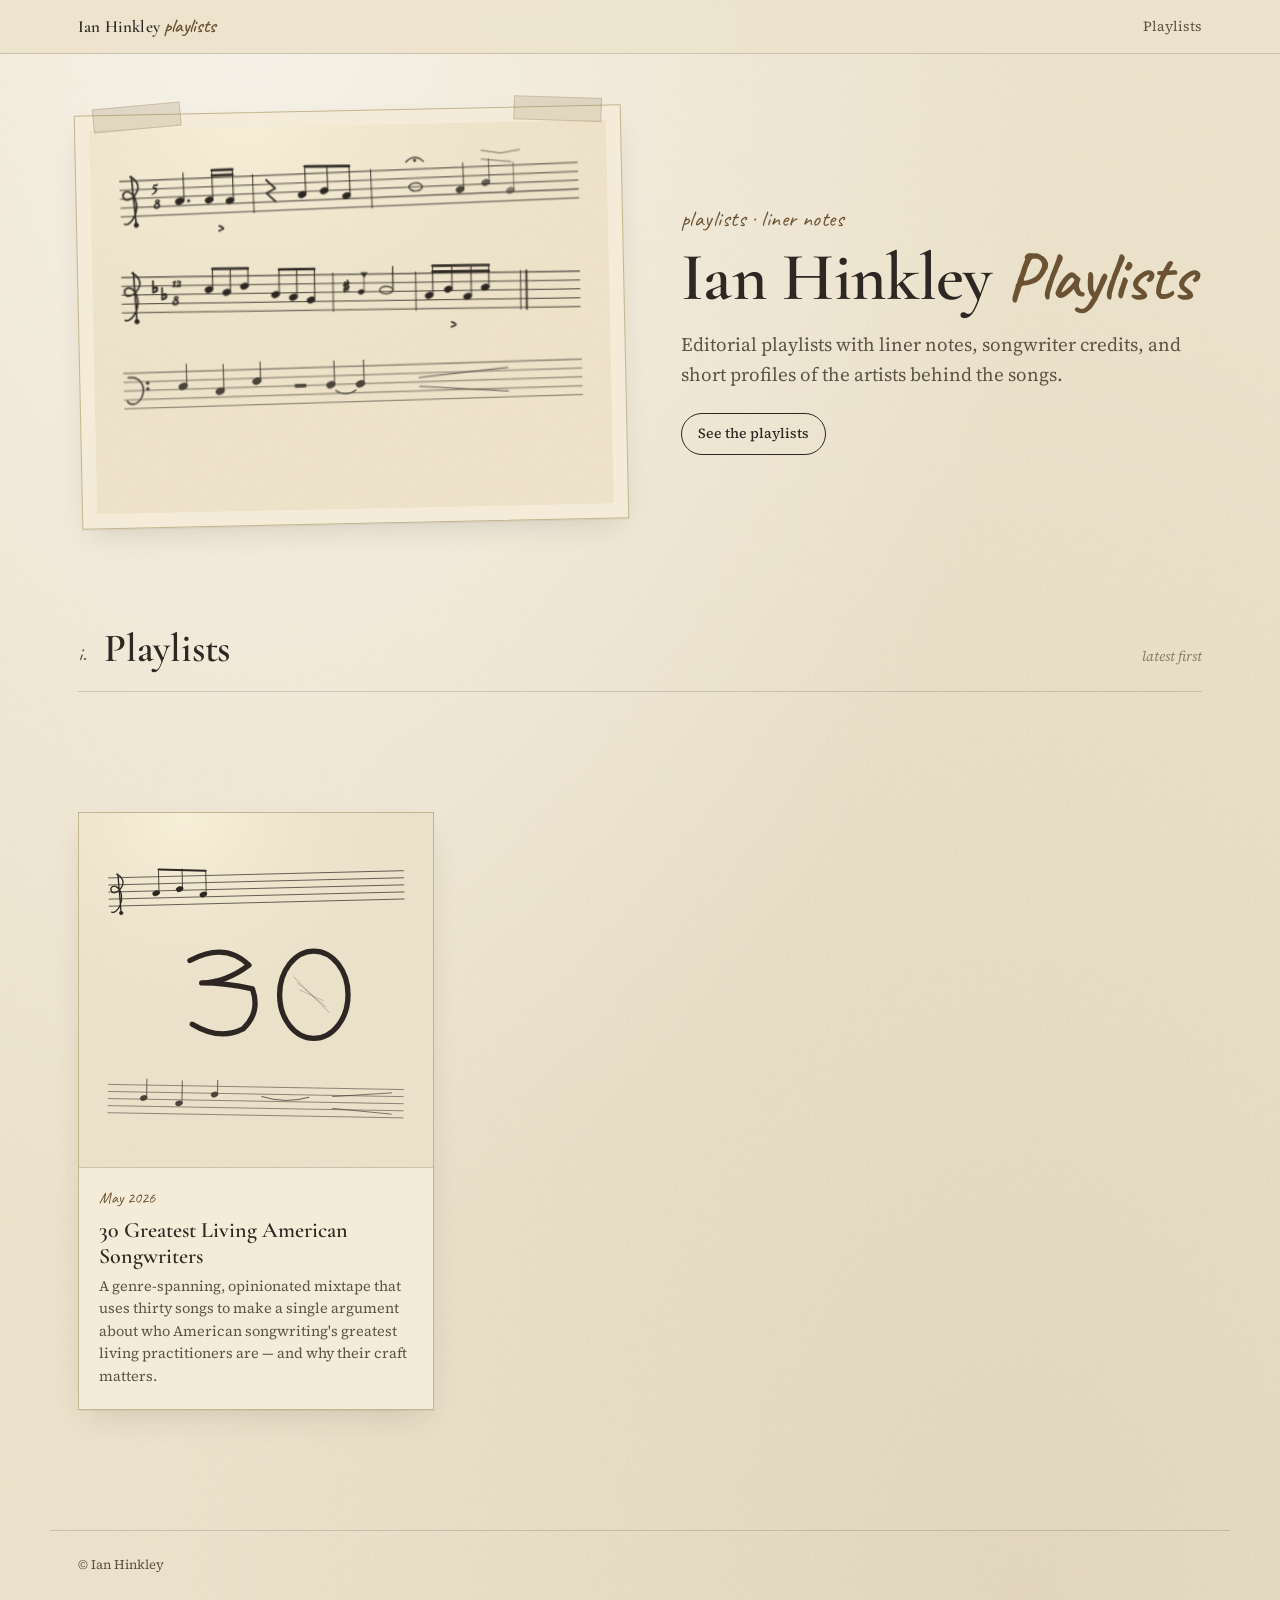
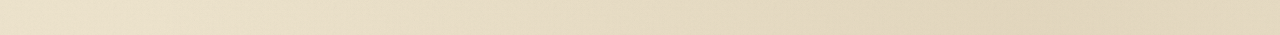
==== commit 17f5ecae: "Replace site with Ian Hinkley Playlists build (home + detail page, shared assets)" ====
--- a/index.html
+++ b/index.html
@@ -1,1812 +1,218 @@
 <!DOCTYPE html>
 <html lang="en">
 <head>
-<meta charset="UTF-8">
-<meta name="viewport" content="width=device-width, initial-scale=1.0">
-<title>Ian's Playlists</title>
+<meta charset="utf-8" />
+<meta name="viewport" content="width=device-width,initial-scale=1" />
+<title>Ian Hinkley Playlists</title>
+<meta name="description" content="Editorial playlists from Ian Hinkley, with liner notes, songwriter credits, and artist profiles." />
 <link rel="preconnect" href="https://fonts.googleapis.com">
 <link rel="preconnect" href="https://fonts.gstatic.com" crossorigin>
-<link href="https://fonts.googleapis.com/css2?family=Instrument+Serif:ital@0;1&family=DM+Sans:ital,opsz,wght@0,9..40,300;0,9..40,400;0,9..40,500;1,9..40,300;1,9..40,400&display=swap" rel="stylesheet">
-<style>
-/* ═══════════════════════════════════════════════
-   GLOBAL TOKENS
-   ═══════════════════════════════════════════════ */
-:root {
-  --accent: #C49A2A;
-  --accent-light: #D4AD3A;
-  --accent-pale: #FBF7ED;
-  --secondary: #7A8B5A;
-  --secondary-light: #A0B47A;
-  --secondary-dark: #4A5A30;
-  --muted: #8A9AA8;
-  --green: #5D7A3A;
-  --green-light: #8CA862;
-  --sand: #F2EDE4;
-  --warm-white: #FDFBF7;
-  --warm-gray: #8A8578;
-  --dark: #2C2A24;
-  --dark-warm: #3D3A30;
-  --spotify: #1DB954;
-  --spotify-hover: #1ED760;
-  --radius: 10px;
-  --ease: cubic-bezier(.4,0,.2,1);
-}
-
-* { margin: 0; padding: 0; box-sizing: border-box; }
-html { scroll-behavior: smooth; }
-
-body {
-  font-family: 'DM Sans', -apple-system, BlinkMacSystemFont, sans-serif;
-  color: var(--dark);
-  background: var(--warm-white);
-  line-height: 1.6;
-  -webkit-font-smoothing: antialiased;
-}
-
-/* ═══════════════════════════════════════════════
-   VIEW SWITCHING
-   ═══════════════════════════════════════════════ */
-.view { display: none; }
-.view.active { display: block; }
-
-/* Page transition */
-.view.entering {
-  animation: fadeSlideIn 0.35s var(--ease) forwards;
-}
-@keyframes fadeSlideIn {
-  from { opacity: 0; transform: translateY(12px); }
-  to   { opacity: 1; transform: translateY(0); }
-}
-
-/* ═══════════════════════════════════════════════
-   SITE HEADER (shared)
-   ═══════════════════════════════════════════════ */
-.site-header {
-  position: fixed;
-  top: 0;
-  left: 0;
-  right: 0;
-  z-index: 200;
-  background: rgba(253, 251, 247, 0.92);
-  backdrop-filter: blur(16px);
-  border-bottom: 1px solid rgba(0,0,0,0.05);
-  padding: 0 clamp(1.5rem, 5vw, 4rem);
-  transition: transform 0.3s var(--ease);
-}
-
-.site-header.hidden { transform: translateY(-100%); }
-
-.site-header-inner {
-  max-width: 1200px;
-  margin: 0 auto;
-  height: 54px;
-  display: flex;
-  align-items: center;
-  justify-content: space-between;
-}
-
-.site-logo {
-  font-family: 'Instrument Serif', Georgia, serif;
-  font-size: 1.35rem;
-  font-weight: 400;
-  color: var(--dark);
-  text-decoration: none;
-  cursor: pointer;
-  letter-spacing: -0.01em;
-}
-
-.site-logo em {
-  font-style: italic;
-  color: var(--accent);
-}
-
-/* ═══════════════════════════════════════════════
-   HOME VIEW
-   ═══════════════════════════════════════════════ */
-.home-hero {
-  padding: calc(54px + clamp(4rem, 10vh, 7rem)) clamp(1.5rem, 5vw, 4rem) clamp(2rem, 5vh, 3rem);
-  max-width: 1200px;
-  margin: 0 auto;
-}
-
-.home-tag {
-  display: inline-block;
-  font-size: 0.7rem;
-  font-weight: 500;
-  letter-spacing: 0.15em;
-  text-transform: uppercase;
-  color: var(--accent);
-  margin-bottom: 0.75rem;
-}
-
-.home-title {
-  font-family: 'Instrument Serif', Georgia, serif;
-  font-size: clamp(2.4rem, 6vw, 4rem);
-  font-weight: 400;
-  line-height: 1.05;
-  color: var(--dark);
-  margin-bottom: 1rem;
-}
-
-.home-title em {
-  font-style: italic;
-  color: var(--accent);
-}
-
-.home-subtitle {
-  font-size: clamp(0.95rem, 2vw, 1.1rem);
-  color: var(--warm-gray);
-  max-width: 580px;
-  line-height: 1.7;
-  font-weight: 300;
-}
-
-/* ── Playlist Grid ── */
-.playlists-section {
-  padding: clamp(1rem, 3vh, 2rem) clamp(1.5rem, 5vw, 4rem) clamp(4rem, 8vh, 6rem);
-  max-width: 1200px;
-  margin: 0 auto;
-}
-
-.playlists-grid {
-  display: grid;
-  grid-template-columns: repeat(auto-fill, minmax(340px, 1fr));
-  gap: 1.5rem;
-}
-
-.playlist-tile {
-  position: relative;
-  border-radius: var(--radius);
-  overflow: hidden;
-  cursor: pointer;
-  aspect-ratio: 4/3;
-  background: var(--dark);
-  transition: transform 0.3s var(--ease), box-shadow 0.3s var(--ease);
-}
-
-.playlist-tile:hover {
-  transform: translateY(-4px);
-  box-shadow: 0 12px 40px rgba(0,0,0,0.15);
-}
-
-.playlist-tile-image {
-  position: absolute;
-  inset: 0;
-}
-
-.playlist-tile-image img {
-  width: 100%;
-  height: 100%;
-  object-fit: cover;
-  transition: transform 0.5s var(--ease);
-}
-
-.playlist-tile:hover .playlist-tile-image img {
-  transform: scale(1.04);
-}
-
-.playlist-tile-image::after {
-  content: '';
-  position: absolute;
-  inset: 0;
-  background: linear-gradient(
-    to bottom,
-    rgba(44, 42, 36, 0) 0%,
-    rgba(44, 42, 36, 0.15) 40%,
-    rgba(44, 42, 36, 0.7) 70%,
-    rgba(44, 42, 36, 0.92) 100%
-  );
-}
-
-/* Fallback gradient for tile if img missing */
-.playlist-tile-fallback {
-  position: absolute;
-  inset: 0;
-  background: linear-gradient(
-    135deg,
-    #9EA8A0 0%, #6A8848 40%, #4A6A2E 60%, #D4C040 80%, #C49A2A 100%
-  );
-}
-
-.playlist-tile-content {
-  position: absolute;
-  bottom: 0;
-  left: 0;
-  right: 0;
-  padding: 1.5rem;
-  z-index: 1;
-}
-
-.playlist-tile-month {
-  font-size: 0.65rem;
-  font-weight: 500;
-  letter-spacing: 0.12em;
-  text-transform: uppercase;
-  color: var(--accent-light);
-  margin-bottom: 0.35rem;
-}
-
-.playlist-tile-title {
-  font-family: 'Instrument Serif', Georgia, serif;
-  font-size: 1.6rem;
-  font-weight: 400;
-  color: #fff;
-  line-height: 1.15;
-  margin-bottom: 0.5rem;
-}
-
-.playlist-tile-desc {
-  font-size: 0.82rem;
-  color: rgba(255,255,255,0.7);
-  font-weight: 300;
-  line-height: 1.5;
-  display: -webkit-box;
-  -webkit-line-clamp: 2;
-  -webkit-box-orient: vertical;
-  overflow: hidden;
-}
-
-.playlist-tile-tracks {
-  font-size: 0.7rem;
-  color: rgba(255,255,255,0.45);
-  font-weight: 400;
-  margin-top: 0.5rem;
-}
-
-/* ═══════════════════════════════════════════════
-   DETAIL VIEW
-   ═══════════════════════════════════════════════ */
-
-/* Back link */
-.detail-back {
-  position: absolute;
-  top: calc(54px + 1.25rem);
-  left: clamp(1.5rem, 5vw, 4rem);
-  z-index: 10;
-  display: inline-flex;
-  align-items: center;
-  gap: 0.35rem;
-  font-size: 0.78rem;
-  font-weight: 500;
-  color: rgba(255,255,255,0.8);
-  text-decoration: none;
-  cursor: pointer;
-  padding: 0.4rem 0.8rem;
-  border-radius: 50px;
-  background: rgba(0,0,0,0.2);
-  backdrop-filter: blur(8px);
-  border: 1px solid rgba(255,255,255,0.1);
-  transition: all 0.2s ease;
-}
-
-.detail-back:hover {
-  background: rgba(0,0,0,0.35);
-  color: #fff;
-}
-
-.detail-back svg {
-  width: 14px;
-  height: 14px;
-  stroke: currentColor;
-  fill: none;
-  stroke-width: 2;
-}
-
-/* Hero */
-.hero {
-  position: relative;
-  min-height: 100vh;
-  display: flex;
-  flex-direction: column;
-  justify-content: flex-end;
-  overflow: hidden;
-}
-
-.hero-image {
-  position: absolute;
-  inset: 0;
-  z-index: 0;
-}
-
-.hero-image img {
-  width: 100%;
-  height: 100%;
-  object-fit: cover;
-  object-position: center 40%;
-}
-
-/* Pastoral spring field — painterly fallback */
-.hero-image-fallback {
-  position: absolute;
-  inset: 0;
-  overflow: hidden;
-  background: linear-gradient(
-    180deg,
-    #9EA8A0 0%, #B0B8B0 10%, #C0C4BE 20%,
-    #8A9A6A 35%, #6A8848 45%, #5A7A3A 55%,
-    #4A6A2E 65%, #5D7A3A 75%, #4A6830 90%, #3A5820 100%
-  );
-}
-
-.hero-image-fallback::before {
-  content: '';
-  position: absolute;
-  inset: 0;
-  background:
-    radial-gradient(circle 70px at 65% 72%, #D4C040 0%, #C4A830 40%, transparent 70%),
-    radial-gradient(circle 50px at 78% 80%, #E0D050 0%, #C4A830 40%, transparent 65%),
-    radial-gradient(circle 40px at 85% 68%, #D8C840 0%, #B8A020 45%, transparent 70%),
-    radial-gradient(circle 55px at 72% 85%, #D4C040 0%, #B0A028 40%, transparent 65%),
-    radial-gradient(circle 30px at 58% 78%, #E0D050 0%, #C4A830 45%, transparent 70%),
-    radial-gradient(ellipse 200px 80px at 30% 75%, #5D8A3A 0%, #4A7828 50%, transparent 80%),
-    radial-gradient(ellipse 180px 60px at 60% 80%, #6A9448 0%, #5A8438 50%, transparent 80%),
-    radial-gradient(ellipse 150px 50px at 80% 78%, #5A8040 0%, #4A7030 50%, transparent 80%),
-    radial-gradient(ellipse 120% 40% at 40% 8%, #B8BEB8 0%, transparent 70%),
-    radial-gradient(ellipse 80% 25% at 70% 5%, #A8B0A8 0%, transparent 60%);
-}
-
-.hero-image-fallback::after {
-  content: '';
-  position: absolute;
-  inset: 0;
-  background:
-    radial-gradient(ellipse 180% 22% at 50% 32%, #7A8A6A 0%, #8A9878 30%, transparent 70%),
-    radial-gradient(ellipse 15% 30% at 75% 28%, rgba(90, 80, 60, 0.3) 0%, transparent 70%),
-    radial-gradient(ellipse 12% 25% at 25% 32%, rgba(80, 70, 55, 0.25) 0%, transparent 65%),
-    radial-gradient(ellipse 5% 20% at 88% 55%, rgba(120, 60, 30, 0.2) 0%, transparent 70%);
-}
-
-.hero-image::after {
-  content: '';
-  position: absolute;
-  inset: 0;
-  background: linear-gradient(
-    to bottom,
-    rgba(42, 36, 32, 0) 0%,
-    rgba(42, 36, 32, 0.05) 30%,
-    rgba(42, 36, 32, 0.35) 55%,
-    rgba(42, 36, 32, 0.75) 75%,
-    rgba(42, 36, 32, 0.92) 100%
-  );
-}
-
-.hero-content {
-  position: relative;
-  z-index: 1;
-  padding: 0 clamp(1.5rem, 5vw, 4rem) clamp(2rem, 5vh, 4rem);
-  max-width: 900px;
-}
-
-.hero-tag {
-  display: inline-block;
-  font-size: 0.7rem;
-  font-weight: 500;
-  letter-spacing: 0.15em;
-  text-transform: uppercase;
-  color: var(--accent-light);
-  margin-bottom: 0.75rem;
-}
-
-.hero-title {
-  font-family: 'Instrument Serif', Georgia, serif;
-  font-size: clamp(2.8rem, 8vw, 5.5rem);
-  line-height: 1.0;
-  color: #fff;
-  font-weight: 400;
-  margin-bottom: 1rem;
-}
-
-.hero-title em {
-  font-style: italic;
-  color: var(--accent-light);
-}
-
-.hero-subtitle {
-  font-size: clamp(0.95rem, 2vw, 1.15rem);
-  color: rgba(255,255,255,0.8);
-  max-width: 620px;
-  line-height: 1.65;
-  margin-bottom: 1.5rem;
-  font-weight: 300;
-}
-
-.hero-actions {
-  display: flex;
-  gap: 0.75rem;
-  flex-wrap: wrap;
-  align-items: center;
-}
-
-.btn-play {
-  display: inline-flex;
-  align-items: center;
-  gap: 0.5rem;
-  background: var(--spotify);
-  color: #fff;
-  text-decoration: none;
-  padding: 0.75rem 1.5rem;
-  border-radius: 50px;
-  font-size: 0.85rem;
-  font-weight: 500;
-  letter-spacing: 0.02em;
-  transition: all 0.2s ease;
-}
-
-.btn-play:hover {
-  background: var(--spotify-hover);
-  transform: translateY(-1px);
-  box-shadow: 0 4px 20px rgba(29,185,84,0.35);
-}
-
-.btn-play svg { width: 18px; height: 18px; fill: currentColor; }
-
-.btn-share {
-  display: inline-flex;
-  align-items: center;
-  gap: 0.4rem;
-  background: rgba(255,255,255,0.12);
-  backdrop-filter: blur(10px);
-  color: rgba(255,255,255,0.9);
-  text-decoration: none;
-  padding: 0.75rem 1.25rem;
-  border-radius: 50px;
-  font-size: 0.85rem;
-  font-weight: 400;
-  border: 1px solid rgba(255,255,255,0.15);
-  cursor: pointer;
-  transition: all 0.2s ease;
-}
-
-.btn-share:hover { background: rgba(255,255,255,0.2); }
-.btn-share svg { width: 15px; height: 15px; stroke: currentColor; fill: none; stroke-width: 2; }
-
-/* Sticky nav (detail) */
-.sticky-nav {
-  position: sticky;
-  top: 0;
-  z-index: 100;
-  background: rgba(253, 251, 247, 0.92);
-  backdrop-filter: blur(16px);
-  border-bottom: 1px solid rgba(0,0,0,0.06);
-  padding: 0 clamp(1.5rem, 5vw, 4rem);
-}
-
-.sticky-nav-inner {
-  display: flex;
-  align-items: center;
-  gap: 2rem;
-  max-width: 1100px;
-  margin: 0 auto;
-  height: 52px;
-  overflow-x: auto;
-  scrollbar-width: none;
-}
-
-.sticky-nav-inner::-webkit-scrollbar { display: none; }
-
-.sticky-nav a {
-  font-size: 0.78rem;
-  font-weight: 500;
-  letter-spacing: 0.06em;
-  text-transform: uppercase;
-  color: var(--warm-gray);
-  text-decoration: none;
-  white-space: nowrap;
-  transition: color 0.15s;
-  padding: 0.2rem 0;
-  border-bottom: 1.5px solid transparent;
-}
-
-.sticky-nav a:hover,
-.sticky-nav a.active {
-  color: var(--dark);
-  border-bottom-color: var(--accent);
-}
-
-.sticky-nav .nav-play {
-  margin-left: auto;
-  display: inline-flex;
-  align-items: center;
-  gap: 0.35rem;
-  background: var(--spotify);
-  color: #fff;
-  padding: 0.4rem 1rem;
-  border-radius: 50px;
-  font-size: 0.75rem;
-  font-weight: 500;
-  letter-spacing: 0.04em;
-  text-transform: none;
-  border-bottom: none;
-  transition: background 0.15s;
-}
-
-.sticky-nav .nav-play:hover {
-  background: var(--spotify-hover);
-  color: #fff;
-  border-bottom-color: transparent;
-}
-
-.sticky-nav .nav-play svg { width: 13px; height: 13px; fill: currentColor; }
-
-/* ─── SECTIONS ─── */
-.section {
-  padding: clamp(3rem, 8vh, 5rem) clamp(1.5rem, 5vw, 4rem);
-}
-
-.section-inner {
-  max-width: 1100px;
-  margin: 0 auto;
-}
-
-.section-label {
-  font-size: 0.7rem;
-  font-weight: 500;
-  letter-spacing: 0.15em;
-  text-transform: uppercase;
-  color: var(--accent);
-  margin-bottom: 0.75rem;
-}
-
-.section-heading {
-  font-family: 'Instrument Serif', Georgia, serif;
-  font-size: clamp(1.8rem, 4vw, 2.6rem);
-  font-weight: 400;
-  line-height: 1.15;
-  margin-bottom: 1.5rem;
-  color: var(--dark);
-}
-
-/* Liner Notes */
-.bg-sand { background: var(--sand); }
-
-.liner-text {
-  font-size: clamp(1rem, 2vw, 1.15rem);
-  line-height: 1.8;
-  color: var(--dark-warm);
-  max-width: 680px;
-  font-weight: 300;
-}
-.liner-text strong { font-weight: 500; color: var(--dark); }
-
-/* Tracklist */
-.tracklist { list-style: none; }
-
-.track-item {
-  display: grid;
-  grid-template-columns: 2.5rem 1fr auto;
-  align-items: center;
-  gap: 0.75rem;
-  padding: 0.85rem 0;
-  border-bottom: 1px solid rgba(0,0,0,0.05);
-  transition: background 0.15s;
-}
-
-.track-item:hover {
-  background: var(--accent-pale);
-  margin: 0 -1rem;
-  padding-left: 1rem;
-  padding-right: 1rem;
-  border-radius: 6px;
-}
-
-.track-num {
-  font-size: 0.8rem;
-  color: var(--warm-gray);
-  text-align: right;
-  font-variant-numeric: tabular-nums;
-}
-
-.track-info { min-width: 0; }
-
-.track-title {
-  font-weight: 500;
-  font-size: 0.95rem;
-  color: var(--dark);
-  white-space: nowrap;
-  overflow: hidden;
-  text-overflow: ellipsis;
-}
-
-.track-artist {
-  font-size: 0.82rem;
-  color: var(--warm-gray);
-  white-space: nowrap;
-  overflow: hidden;
-  text-overflow: ellipsis;
-}
-
-.track-artist span { color: var(--secondary); font-weight: 400; }
-
-.track-link {
-  display: inline-flex;
-  align-items: center;
-  justify-content: center;
-  width: 32px;
-  height: 32px;
-  border-radius: 50%;
-  background: transparent;
-  transition: all 0.15s;
-  text-decoration: none;
-  flex-shrink: 0;
-}
-
-.track-link:hover { background: var(--spotify); }
-.track-link svg { width: 16px; height: 16px; fill: var(--spotify); transition: fill 0.15s; }
-.track-link:hover svg { fill: #fff; }
-
-/* Artists Grid */
-.artists-grid {
-  display: grid;
-  grid-template-columns: repeat(auto-fill, minmax(320px, 1fr));
-  gap: 1.25rem;
-}
-
-.artist-card {
-  background: #fff;
-  border: 1px solid rgba(0,0,0,0.06);
-  border-radius: var(--radius);
-  padding: 1.35rem;
-  transition: all 0.2s ease;
-}
-
-.artist-card:hover {
-  border-color: var(--accent-light);
-  box-shadow: 0 2px 16px rgba(196, 154, 42, 0.1);
-}
-
-.artist-card-header {
-  display: flex;
-  justify-content: space-between;
-  align-items: flex-start;
-  margin-bottom: 0.6rem;
-}
-
-.artist-name {
-  font-family: 'Instrument Serif', Georgia, serif;
-  font-size: 1.25rem;
-  font-weight: 400;
-  color: var(--dark);
-}
-
-.artist-genre {
-  font-size: 0.68rem;
-  font-weight: 500;
-  letter-spacing: 0.06em;
-  text-transform: uppercase;
-  color: var(--secondary);
-  background: rgba(122, 139, 90, 0.1);
-  padding: 0.2rem 0.55rem;
-  border-radius: 3px;
-  white-space: nowrap;
-  max-width: 180px;
-  overflow: hidden;
-  text-overflow: ellipsis;
-}
-
-.artist-desc {
-  font-size: 0.85rem;
-  line-height: 1.6;
-  color: var(--warm-gray);
-  margin-bottom: 0.85rem;
-  font-weight: 300;
-  display: -webkit-box;
-  -webkit-line-clamp: 3;
-  -webkit-box-orient: vertical;
-  overflow: hidden;
-}
-
-.artist-card.expanded .artist-desc { -webkit-line-clamp: unset; }
-
-.artist-expand {
-  background: none;
-  border: none;
-  color: var(--accent);
-  font-size: 0.78rem;
-  font-weight: 500;
-  cursor: pointer;
-  padding: 0;
-  margin-bottom: 0.5rem;
-}
-.artist-expand:hover { color: var(--secondary-dark); }
-
-.artist-meta {
-  display: flex;
-  flex-wrap: wrap;
-  gap: 0.35rem;
-  margin-bottom: 0.65rem;
-}
-
-.artist-meta-label {
-  font-size: 0.68rem;
-  font-weight: 500;
-  letter-spacing: 0.05em;
-  text-transform: uppercase;
-  color: var(--dark);
-  width: 100%;
-  margin-top: 0.3rem;
-}
-.artist-meta-label:first-child { margin-top: 0; }
-
-.artist-tag {
-  font-size: 0.72rem;
-  color: var(--dark-warm);
-  background: var(--sand);
-  padding: 0.15rem 0.45rem;
-  border-radius: 3px;
-  font-weight: 400;
-}
-
-.artist-links {
-  display: flex;
-  gap: 0.5rem;
-  margin-top: 0.85rem;
-  padding-top: 0.65rem;
-  border-top: 1px solid rgba(0,0,0,0.05);
-}
-
-.artist-links a {
-  font-size: 0.75rem;
-  color: var(--accent);
-  text-decoration: none;
-  font-weight: 500;
-  transition: color 0.15s;
-}
-.artist-links a:hover { color: var(--secondary-dark); }
-
-/* Connections */
-.bg-dark { background: var(--dark); color: #fff; }
-.bg-dark .section-label { color: var(--accent-light); }
-.bg-dark .section-heading { color: #fff; }
-
-.connections-note {
-  font-size: 0.9rem;
-  color: rgba(255,255,255,0.6);
-  max-width: 600px;
-  line-height: 1.65;
-  margin-bottom: 2rem;
-  font-weight: 300;
-}
-
-.connection-threads { display: grid; gap: 1.25rem; }
-
-.thread {
-  background: rgba(255,255,255,0.04);
-  border: 1px solid rgba(255,255,255,0.08);
-  border-radius: 8px;
-  padding: 1.25rem;
-}
-
-.thread-label {
-  font-size: 0.68rem;
-  font-weight: 500;
-  letter-spacing: 0.1em;
-  text-transform: uppercase;
-  color: var(--accent-light);
-  margin-bottom: 0.5rem;
-}
-
-.thread-text {
-  font-size: 0.9rem;
-  line-height: 1.65;
-  color: rgba(255,255,255,0.75);
-  font-weight: 300;
-}
-
-.thread-artists {
-  display: flex;
-  flex-wrap: wrap;
-  gap: 0.35rem;
-  margin-top: 0.6rem;
-}
-
-.thread-artists span {
-  font-size: 0.72rem;
-  background: rgba(255,255,255,0.08);
-  color: rgba(255,255,255,0.7);
-  padding: 0.18rem 0.5rem;
-  border-radius: 3px;
-}
-
-/* Footer */
-.footer {
-  background: var(--dark);
-  border-top: 1px solid rgba(255,255,255,0.06);
-  padding: 2rem clamp(1.5rem, 5vw, 4rem);
-  text-align: center;
-}
-
-.footer-inner {
-  max-width: 1100px;
-  margin: 0 auto;
-  display: flex;
-  flex-direction: column;
-  align-items: center;
-  gap: 1rem;
-}
-
-.footer-play {
-  display: inline-flex;
-  align-items: center;
-  gap: 0.5rem;
-  background: var(--spotify);
-  color: #fff;
-  text-decoration: none;
-  padding: 0.85rem 2rem;
-  border-radius: 50px;
-  font-size: 0.9rem;
-  font-weight: 500;
-  transition: all 0.2s ease;
-}
-.footer-play:hover { background: var(--spotify-hover); transform: translateY(-1px); }
-.footer-play svg { width: 18px; height: 18px; fill: currentColor; }
-
-.footer-note {
-  font-size: 0.75rem;
-  color: rgba(255,255,255,0.35);
-  font-weight: 300;
-}
-
-/* Responsive */
-@media (max-width: 640px) {
-  .artists-grid { grid-template-columns: 1fr; }
-  .track-item { grid-template-columns: 2rem 1fr auto; gap: 0.5rem; }
-  .sticky-nav-inner { gap: 1.25rem; }
-  .artist-genre { display: none; }
-  .playlists-grid { grid-template-columns: 1fr; }
-  .playlist-tile { aspect-ratio: 16/10; }
-}
-
-/* Animations */
-.fade-up {
-  opacity: 0;
-  transform: translateY(16px);
-  transition: opacity 0.5s ease, transform 0.5s ease;
-}
-.fade-up.visible { opacity: 1; transform: translateY(0); }
-</style>
+<link href="https://fonts.googleapis.com/css2?family=Cormorant+Garamond:ital,wght@0,400;0,500;0,600;0,700;1,400&family=Source+Serif+4:ital,wght@0,300;0,400;0,500;0,600;1,400&family=Caveat:wght@400;600&display=swap" rel="stylesheet">
+<link rel="stylesheet" href="assets/styles.css">
 </head>
 <body>
-
-<!-- ════════════════════════════════════════════
-     SITE HEADER
-     ════════════════════════════════════════════ -->
-<header class="site-header" id="site-header">
-  <div class="site-header-inner">
-    <a class="site-logo" onclick="navigateTo('home')">Ian's <em>Playlists</em></a>
+<div class="topbar">
+  <div class="topbar-inner">
+    <a class="topbar-brand" href="index.html">Ian Hinkley <span class="marque">playlists</span></a>
+    <nav class="topbar-nav">
+      <a href="#playlists">Playlists</a>
+    </nav>
+  </div>
+</div>
+
+<header class="home-hero">
+  <div class="hero-image-wrap">
+    <svg class="hero-svg" viewBox="0 0 700 520" xmlns="http://www.w3.org/2000/svg" role="img" aria-label="Pencil sketch of musical staves and notation on cream paper">
+      <defs>
+        <filter id="penWobble" x="-2%" y="-2%" width="104%" height="104%">
+          <feTurbulence type="fractalNoise" baseFrequency="0.022" numOctaves="2" seed="3" />
+          <feDisplacementMap in="SourceGraphic" scale="1.6" />
+        </filter>
+        <filter id="paperGrain" x="0" y="0" width="100%" height="100%">
+          <feTurbulence type="fractalNoise" baseFrequency="1.6" numOctaves="2" stitchTiles="stitch"/>
+          <feColorMatrix values="0 0 0 0 0.55  0 0 0 0 0.45  0 0 0 0 0.30  0 0 0 0.18 0"/>
+          <feComposite in2="SourceGraphic" operator="in"/>
+        </filter>
+        <radialGradient id="paperGrad" cx="30%" cy="0%" r="120%">
+          <stop offset="0%" stop-color="#fbf3dc" stop-opacity="0.9"/>
+          <stop offset="60%" stop-color="#ede3cc" stop-opacity="0"/>
+        </radialGradient>
+      </defs>
+
+      <rect width="700" height="520" fill="#f0e5cc"/>
+      <rect width="700" height="520" fill="url(#paperGrad)"/>
+      <rect width="700" height="520" filter="url(#paperGrain)" opacity="0.55"/>
+
+      <g stroke="#2d2823" stroke-linecap="round" stroke-linejoin="round" fill="#2d2823" filter="url(#penWobble)">
+
+        <!-- STAVE 1 -->
+        <g transform="translate(40,70) rotate(-1.2)">
+          <g stroke-width="1.4" fill="none" opacity="0.85">
+            <path d="M0 0 L620 0"/>
+            <path d="M0 12 L620 12"/>
+            <path d="M0 24 L620 24"/>
+            <path d="M0 36 L620 36"/>
+            <path d="M0 48 L620 48"/>
+          </g>
+          <path d="M14 -6 C 22 -2, 28 6, 22 16 C 16 26, 6 28, 4 22 C 2 16, 8 12, 14 16 C 22 22, 24 36, 18 48 C 14 56, 8 60, 4 58 M16 -6 L20 60" stroke-width="2.2" fill="none"/>
+          <circle cx="20" cy="60" r="3"/>
+          <text x="44" y="14" font-family="Cormorant Garamond, serif" font-style="italic" font-weight="600" font-size="20" fill="#2d2823">5</text>
+          <text x="44" y="38" font-family="Cormorant Garamond, serif" font-style="italic" font-weight="600" font-size="20" fill="#2d2823">8</text>
+          <ellipse cx="80" cy="30" rx="6" ry="4.2" transform="rotate(-18 80 30)"/>
+          <path d="M86 30 L86 -8" stroke-width="1.4"/>
+          <circle cx="92" cy="30" r="1.6"/>
+          <ellipse cx="120" cy="30" rx="5.5" ry="4" transform="rotate(-18 120 30)"/>
+          <path d="M125 30 L125 -10" stroke-width="1.4"/>
+          <ellipse cx="148" cy="32" rx="5.5" ry="4" transform="rotate(-18 148 32)"/>
+          <path d="M153 32 L153 -10" stroke-width="1.4"/>
+          <path d="M125 -10 L153 -10" stroke-width="3.4"/>
+          <path d="M125 -3 L153 -3" stroke-width="3.4"/>
+          <text x="128" y="74" font-family="Caveat, cursive" font-size="22" fill="#2d2823">&gt;</text>
+          <path d="M180 -2 L180 50" stroke-width="1.2"/>
+          <path d="M198 6 L210 18 L198 24 L210 36" stroke-width="2.4" fill="none"/>
+          <ellipse cx="246" cy="28" rx="5.5" ry="4" transform="rotate(-18 246 28)"/>
+          <path d="M251 28 L251 -8" stroke-width="1.4"/>
+          <ellipse cx="276" cy="24" rx="5.5" ry="4" transform="rotate(-18 276 24)"/>
+          <path d="M281 24 L281 -10" stroke-width="1.4"/>
+          <ellipse cx="306" cy="32" rx="5.5" ry="4" transform="rotate(-18 306 32)"/>
+          <path d="M311 32 L311 -8" stroke-width="1.4"/>
+          <path d="M251 -10 L311 -8" stroke-width="3.6"/>
+          <path d="M340 -2 L340 50" stroke-width="1.2"/>
+          <ellipse cx="400" cy="24" rx="9" ry="5.5" fill="none" stroke-width="1.6"/>
+          <path d="M388 -10 Q400 -22 412 -10" stroke-width="1.6" fill="none"/>
+          <circle cx="400" cy="-12" r="1.6"/>
+          <ellipse cx="460" cy="30" rx="5.5" ry="4" transform="rotate(-18 460 30)" opacity="0.85"/>
+          <path d="M465 30 L465 -6" stroke-width="1.3" opacity="0.85"/>
+          <ellipse cx="495" cy="22" rx="5.5" ry="4" transform="rotate(-18 495 22)" opacity="0.7"/>
+          <path d="M500 22 L500 -10" stroke-width="1.3" opacity="0.7"/>
+          <ellipse cx="528" cy="34" rx="5.5" ry="4" transform="rotate(-18 528 34)" opacity="0.55"/>
+          <path d="M533 34 L533 -4" stroke-width="1.3" opacity="0.55"/>
+        </g>
+
+        <!-- STAVE 2 -->
+        <g transform="translate(40,200) rotate(0.4)">
+          <g stroke-width="1.4" fill="none" opacity="0.85">
+            <path d="M0 0 L620 0"/>
+            <path d="M0 12 L620 12"/>
+            <path d="M0 24 L620 24"/>
+            <path d="M0 36 L620 36"/>
+            <path d="M0 48 L620 48"/>
+          </g>
+          <path d="M14 -6 C 22 -2, 28 6, 22 16 C 16 26, 6 28, 4 22 C 2 16, 8 12, 14 16 C 22 22, 24 36, 18 48 C 14 56, 8 60, 4 58 M16 -6 L20 60" stroke-width="2.2" fill="none"/>
+          <circle cx="20" cy="60" r="3"/>
+          <text x="40" y="22" font-family="Cormorant Garamond, serif" font-size="22" font-weight="600">♭</text>
+          <text x="52" y="32" font-family="Cormorant Garamond, serif" font-size="22" font-weight="600">♭</text>
+          <text x="68" y="14" font-family="Cormorant Garamond, serif" font-style="italic" font-weight="600" font-size="20">12</text>
+          <text x="68" y="38" font-family="Cormorant Garamond, serif" font-style="italic" font-weight="600" font-size="20">8</text>
+          <g>
+            <ellipse cx="118" cy="18" rx="5.5" ry="4" transform="rotate(-18 118 18)"/>
+            <path d="M123 18 L123 -10" stroke-width="1.4"/>
+            <ellipse cx="142" cy="22" rx="5.5" ry="4" transform="rotate(-18 142 22)"/>
+            <path d="M147 22 L147 -10" stroke-width="1.4"/>
+            <ellipse cx="166" cy="14" rx="5.5" ry="4" transform="rotate(-18 166 14)"/>
+            <path d="M171 14 L171 -10" stroke-width="1.4"/>
+            <path d="M123 -10 L171 -10" stroke-width="3.4"/>
+          </g>
+          <g>
+            <ellipse cx="208" cy="26" rx="5.5" ry="4" transform="rotate(-18 208 26)"/>
+            <path d="M213 26 L213 -8" stroke-width="1.4"/>
+            <ellipse cx="232" cy="30" rx="5.5" ry="4" transform="rotate(-18 232 30)"/>
+            <path d="M237 30 L237 -8" stroke-width="1.4"/>
+            <ellipse cx="256" cy="34" rx="5.5" ry="4" transform="rotate(-18 256 34)"/>
+            <path d="M261 34 L261 -8" stroke-width="1.4"/>
+            <path d="M213 -8 L261 -8" stroke-width="3.4"/>
+          </g>
+          <path d="M286 -2 L286 50" stroke-width="1.2"/>
+          <text x="298" y="24" font-family="Cormorant Garamond, serif" font-size="22" font-weight="600">♯</text>
+          <ellipse cx="324" cy="24" rx="4" ry="3" transform="rotate(-18 324 24)"/>
+          <path d="M328 24 L328 4" stroke-width="1"/>
+          <path d="M328 4 L324 -2 L332 -2 Z"/>
+          <ellipse cx="358" cy="22" rx="9" ry="5" fill="none" stroke-width="1.6"/>
+          <path d="M367 22 L367 -10" stroke-width="1.6"/>
+          <path d="M398 -2 L398 50" stroke-width="1.2"/>
+          <ellipse cx="416" cy="30" rx="5.5" ry="4" transform="rotate(-18 416 30)"/>
+          <path d="M421 30 L421 -8" stroke-width="1.4"/>
+          <ellipse cx="442" cy="22" rx="5.5" ry="4" transform="rotate(-18 442 22)"/>
+          <path d="M447 22 L447 -10" stroke-width="1.4"/>
+          <ellipse cx="468" cy="32" rx="5.5" ry="4" transform="rotate(-18 468 32)"/>
+          <path d="M473 32 L473 -8" stroke-width="1.4"/>
+          <ellipse cx="492" cy="20" rx="5.5" ry="4" transform="rotate(-18 492 20)"/>
+          <path d="M497 20 L497 -10" stroke-width="1.4"/>
+          <path d="M421 -10 L497 -10" stroke-width="3.6"/>
+          <path d="M421 -2 L497 -2" stroke-width="3.6"/>
+          <text x="442" y="74" font-family="Caveat, cursive" font-size="22">&gt;</text>
+          <path d="M540 -2 L540 50" stroke-width="1.2"/>
+          <path d="M548 -2 L548 50" stroke-width="2.4"/>
+        </g>
+
+        <!-- STAVE 3 -->
+        <g transform="translate(40,330) rotate(-0.6)" opacity="0.85">
+          <g stroke-width="1.4" fill="none" opacity="0.7">
+            <path d="M0 0 L620 0"/>
+            <path d="M0 12 L620 12"/>
+            <path d="M0 24 L620 24"/>
+            <path d="M0 36 L620 36"/>
+            <path d="M0 48 L620 48"/>
+          </g>
+          <g stroke-width="2.2" fill="none">
+            <path d="M6 6 C 22 4, 30 18, 24 32 C 18 44, 8 44, 4 38"/>
+          </g>
+          <circle cx="32" cy="14" r="2"/>
+          <circle cx="32" cy="22" r="2"/>
+          <ellipse cx="80" cy="20" rx="6" ry="4.2" transform="rotate(-18 80 20)"/>
+          <path d="M85 20 L85 -10" stroke-width="1.4"/>
+          <ellipse cx="130" cy="28" rx="6" ry="4.2" transform="rotate(-18 130 28)"/>
+          <path d="M135 28 L135 -8" stroke-width="1.4"/>
+          <ellipse cx="180" cy="16" rx="6" ry="4.2" transform="rotate(-18 180 16)"/>
+          <path d="M185 16 L185 -10" stroke-width="1.4"/>
+          <rect x="232" y="22" width="14" height="4"/>
+          <ellipse cx="280" cy="24" rx="6" ry="4.2" transform="rotate(-18 280 24)"/>
+          <ellipse cx="320" cy="24" rx="6" ry="4.2" transform="rotate(-18 320 24)"/>
+          <path d="M286 32 Q300 42 314 32" stroke-width="1.4" fill="none"/>
+          <path d="M285 -8 L285 24" stroke-width="1.4"/>
+          <path d="M325 -8 L325 24" stroke-width="1.4"/>
+          <path d="M400 18 L520 8" stroke-width="1.2" fill="none"/>
+          <path d="M400 30 L520 40" stroke-width="1.2" fill="none"/>
+        </g>
+
+        <g transform="translate(530,38)" opacity="0.6">
+          <path d="M0 0 L26 4 L52 0" stroke-width="1.4" fill="none"/>
+          <path d="M0 12 L40 16" stroke-width="1.4" fill="none"/>
+        </g>
+      </g>
+    </svg>
+  </div>
+  <div class="hero-text">
+    <p class="eyebrow">playlists · liner notes</p>
+    <h1>Ian Hinkley <em>Playlists</em></h1>
+    <p class="lede">Editorial playlists with liner notes, songwriter credits, and short profiles of the artists behind the songs.</p>
+    <div class="hero-actions">
+      <a class="btn-ghost" href="#playlists">See the playlists</a>
+    </div>
   </div>
 </header>
 
-<!-- ════════════════════════════════════════════
-     HOME VIEW
-     ════════════════════════════════════════════ -->
-<div class="view active" id="view-home">
-
-  <div class="home-hero">
-    <span class="home-tag">Interactive Liner Notes</span>
-    <h1 class="home-title">Ian's <em>Playlists</em></h1>
-    <p class="home-subtitle">Curated playlists with the context they deserve. Press play, read the liner notes, explore the artists and the threads that connect them.</p>
-  </div>
-
-  <div class="playlists-section">
-    <div class="playlists-grid">
-
-      <!-- ── Spring Is Pushing Tile ── -->
-      <div class="playlist-tile" onclick="navigateTo('spring-is-pushing')">
-        <div class="playlist-tile-image">
-          <div class="playlist-tile-fallback"></div>
-          <img src="[data-uri]